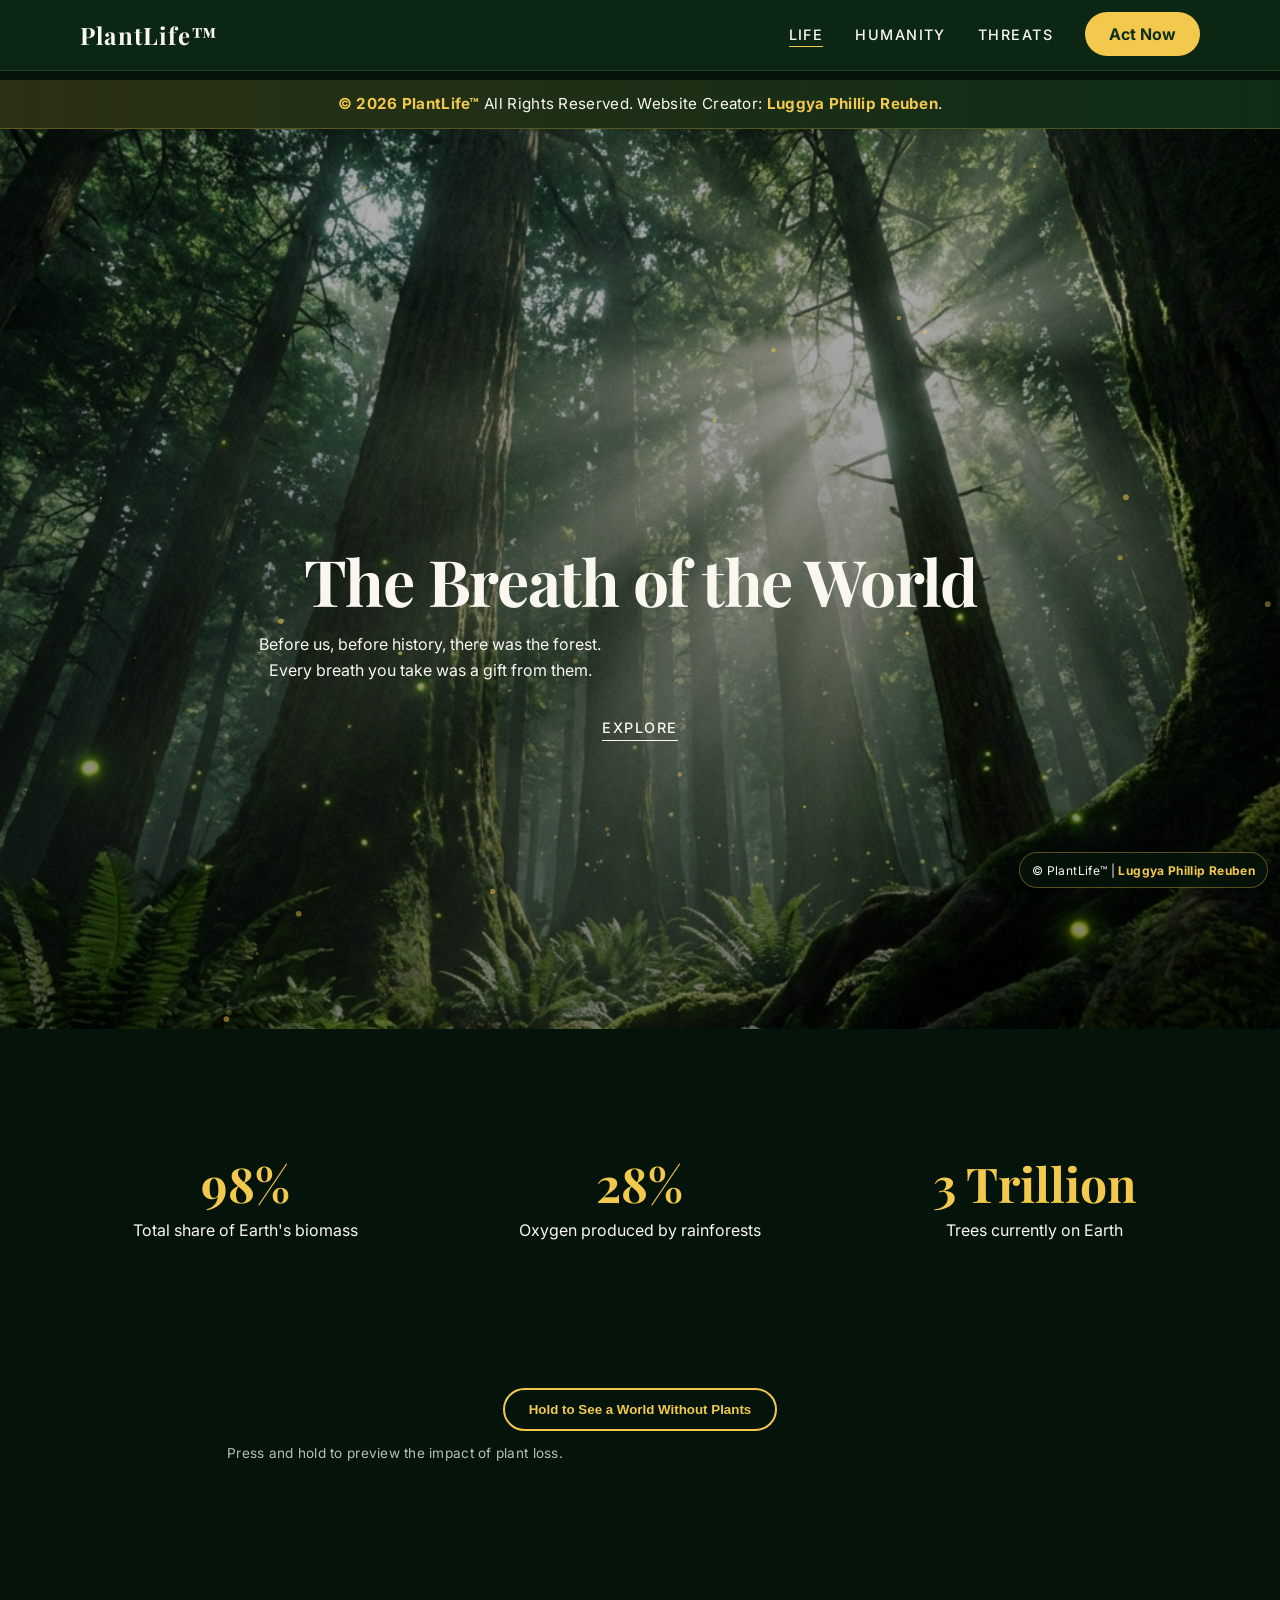
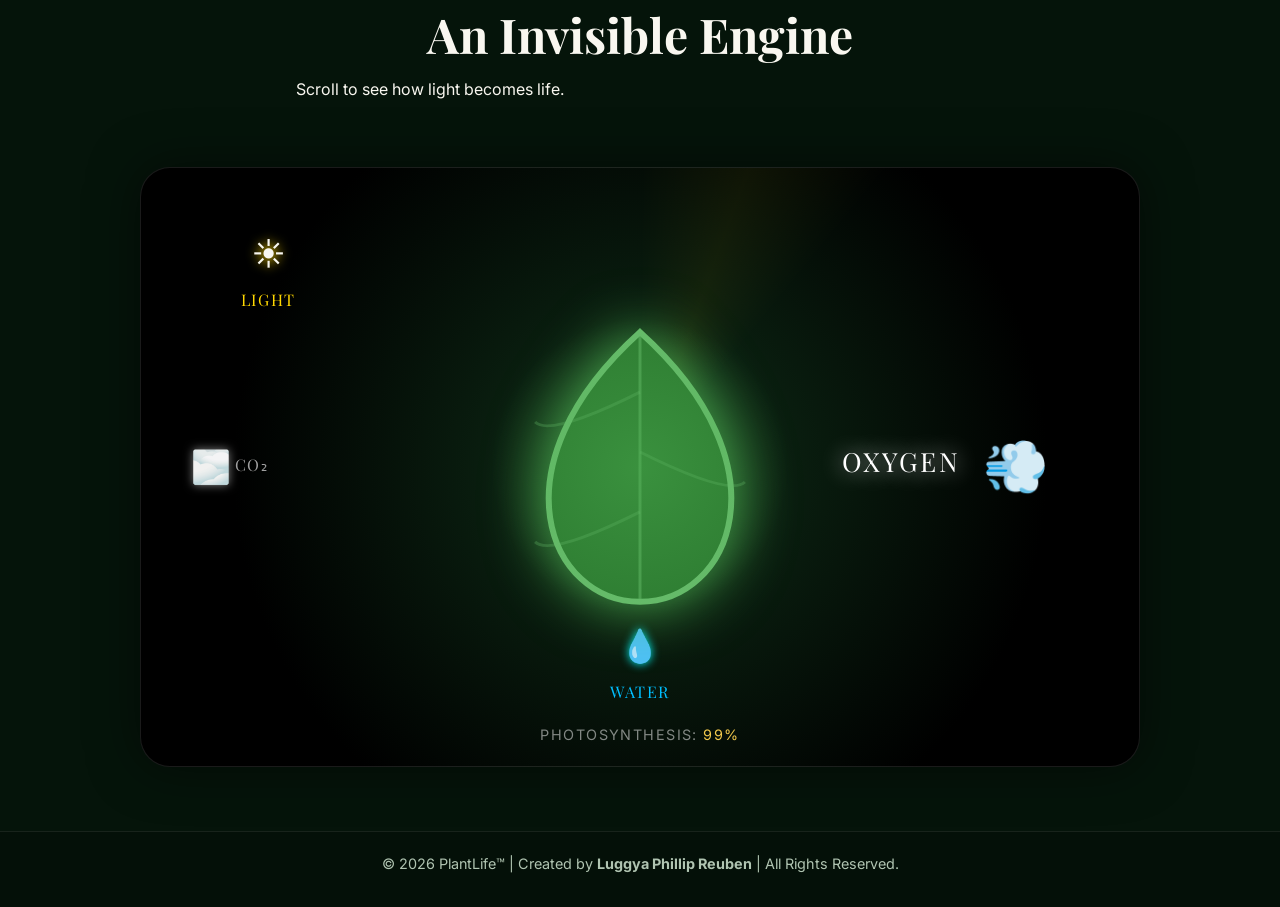
==== index.html @ 97c88495 "Initial site audit fixes, branding, and UX upgrades" ====
<!DOCTYPE html>
<html lang="en">

<head>
    <meta charset="UTF-8">
    <meta name="viewport" content="width=device-width, initial-scale=1.0">
    <meta name="description"
        content="Plants are life. Explore the critical importance of plant life to Earth and humanity.">
    <title>Plants Are Life | The Foundation</title>

    <!-- Fonts -->
    <link rel="preconnect" href="https://fonts.googleapis.com">
    <link rel="preconnect" href="https://fonts.gstatic.com" crossorigin>
    <link
        href="https://fonts.googleapis.com/css2?family=Inter:wght@300;400;500;600&family=Playfair+Display:ital,wght@0,400;0,700;1,400&display=swap"
        rel="stylesheet">

    <!-- Styles -->
    <link rel="stylesheet" href="css/style.css">

    <!-- Inline styles for page-specific needs -->
    <style>
        .hero {
            background: linear-gradient(rgba(0, 0, 0, 0.3), rgba(0, 0, 0, 0.5));
        }

        /* Stats Section */
        .stats-section {
            padding: var(--spacing-xxl) 0;
            background: var(--color-bg);
            position: relative;
        }

        .stat-grid {
            display: grid;
            grid-template-columns: repeat(auto-fit, minmax(250px, 1fr));
            gap: var(--spacing-xl);
            text-align: center;
        }

        .stat-card h3 {
            font-size: 3rem;
            color: var(--color-accent);
            margin-bottom: var(--spacing-sm);
        }

        /* Photosynthesis Visualization */
        .process-viz {
            min-height: 80vh;
            display: flex;
            align-items: center;
            justify-content: center;
            position: relative;
        }
    </style>
</head>

<body>

    <nav class="main-nav" aria-label="Main navigation">
        <div class="container">
            <a href="index.html" class="logo">PlantLife&trade;</a>
            <button class="nav-toggle" type="button" aria-expanded="false" aria-controls="primary-nav-links">Menu</button>
            <ul class="nav-links" id="primary-nav-links">
                <li><a href="index.html" class="nav-link active" aria-current="page">Life</a></li>
                <li><a href="humanity.html" class="nav-link">Humanity</a></li>
                <li><a href="threats.html" class="nav-link">Threats</a></li>
                <li><a href="protect.html" class="btn-donate">Act Now</a></li>
            </ul>
        </div>
    </nav>

    <div class="creator-banner" role="note" aria-label="Copyright and creator notice">
        <div class="container">
            <p><strong>&copy; 2026 PlantLife&trade;</strong> All Rights Reserved. Website Creator:
                <strong>Luggya Phillip Reuben</strong>.</p>
        </div>
    </div>

    <main id="main-content">
        <header class="hero">
            <img src="assets/hero.png" alt="A lush, ancient forest with sunlight filtering through canopy"
                class="hero-bg" id="hero-bg">
            <canvas id="particle-canvas"
                style="position: absolute; top: 0; left: 0; width: 100%; height: 100%; pointer-events: none; z-index: 5;"></canvas>

            <div class="container hero-content">
                <h1>The Breath of the World</h1>
                <p>Before us, before history, there was the forest.<br>Every breath you take was a gift from them.</p>
                <div style="margin-top: 2rem;">
                    <a href="#breathe" class="nav-link"
                        style="border-bottom: 1px solid var(--color-text-main);">Explore</a>
                </div>
            </div>
        </header>

        <section id="breathe" class="stats-section">
            <div class="container">
                <div class="stat-grid" id="stat-grid">
                    <div class="stat-card">
                        <h3>98%</h3>
                        <p>Total share of Earth's biomass</p>
                    </div>
                    <div class="stat-card">
                        <h3>28%</h3>
                        <p>Oxygen produced by rainforests</p>
                    </div>
                    <div class="stat-card">
                        <h3>3 Trillion</h3>
                        <p>Trees currently on Earth</p>
                    </div>
                </div>

                <div style="text-align: center; margin-top: var(--spacing-xxl);">
                    <button id="btn-toggle-life" class="btn-donate"
                        style="background: transparent; border: 2px solid var(--color-accent); color: var(--color-accent);">
                        Hold to See a World Without Plants
                    </button>
                    <p id="life-toggle-status" class="ui-note" aria-live="polite">Press and hold to preview the impact
                        of plant loss.</p>
                </div>
            </div>
        </section>

        <!-- Photosynthesis Scrollytelling Section -->
        <section class="process-viz" id="photosynthesis">
            <div class="container" style="text-align: center; position: relative;">
                <div style="margin-bottom: var(--spacing-xl);">
                    <h2>An Invisible Engine</h2>
                    <p>Scroll to see how light becomes life.</p>
                </div>

                <!-- Animation Stage -->
                <!-- Living Leaf Animation Stage -->
                <div class="photo-stage living-leaf-stage"
                    style="position: relative; height: 600px; max-width: 1000px; margin: 0 auto; overflow: hidden; border-radius: 30px; background: radial-gradient(circle at center, #0F2F18 0%, #000000 70%); border: 1px solid rgba(255,255,255,0.1); box-shadow: 0 0 50px rgba(0,0,0,0.5);">

                    <!-- Ambient Light Beams -->
                    <div class="light-beam"
                        style="position: absolute; top: -50%; left: -50%; width: 200%; height: 200%; background: conic-gradient(from 0deg at 50% 50%, transparent 0deg, rgba(255, 215, 0, 0.05) 20deg, transparent 40deg); animation: rotateBeam 20s linear infinite;">
                    </div>

                    <!-- The Living Leaf (Central Actor) -->
                    <div class="leaf-core" id="living-leaf-core"
                        style="position: absolute; top: 50%; left: 50%; transform: translate(-50%, -50%); width: 200px; height: 200px; display: flex; align-items: center; justify-content: center; z-index: 10;">
                        <!-- SVG Leaf drawn with CSS/SVG -->
                        <svg viewBox="0 0 100 100" width="100%" height="100%"
                            style="filter: drop-shadow(0 0 20px #4CAF50);">
                            <path d="M50 95 C 20 95, 0 50, 50 5 C 100 50, 80 95, 50 95 Z" fill="#2E7D32"
                                stroke="#66BB6A" stroke-width="2" />
                            <path d="M50 5 Q 50 50 50 95" fill="none" stroke="#66BB6A" stroke-width="1" opacity="0.5" />
                            <path d="M50 25 Q 20 40 15 35" fill="none" stroke="#66BB6A" stroke-width="1"
                                opacity="0.3" />
                            <path d="M50 45 Q 80 60 85 55" fill="none" stroke="#66BB6A" stroke-width="1"
                                opacity="0.3" />
                            <path d="M50 65 Q 20 80 15 75" fill="none" stroke="#66BB6A" stroke-width="1"
                                opacity="0.3" />
                        </svg>
                        <div class="leaf-glow"
                            style="position: absolute; top: 0; left: 0; width: 100%; height: 100%; background: radial-gradient(circle, rgba(76, 175, 80, 0.4) 0%, transparent 70%); animation: pulseGlow 4s ease-in-out infinite;">
                        </div>
                    </div>

                    <!-- Input Streams (Particles) -->
                    <div class="stream-container" id="stream-sun"
                        style="position: absolute; top: 10%; left: 10%; text-align: center;">
                        <span
                            style="font-size: 2rem; display: block; margin-bottom: 0.5rem; text-shadow: 0 0 10px gold;">☀️</span>
                        <span
                            style="color: #FFD700; font-family: var(--font-heading); letter-spacing: 0.1em;">LIGHT</span>
                        <div class="particles type-sun"
                            style="position: absolute; top: 100%; left: 50%; width: 2px; height: 200px; /* JS will populate particles */">
                        </div>
                    </div>

                    <div class="stream-container" id="stream-water"
                        style="position: absolute; bottom: 10%; left: 50%; transform: translateX(-50%); text-align: center;">
                        <span
                            style="font-size: 2rem; display: block; margin-bottom: 0.5rem; text-shadow: 0 0 10px cyan;">💧</span>
                        <span
                            style="color: #00BFFF; font-family: var(--font-heading); letter-spacing: 0.1em;">WATER</span>
                        <div class="particles type-water"></div>
                    </div>

                    <div class="stream-container" id="stream-co2"
                        style="position: absolute; top: 50%; left: 5%; transform: translateY(-50%); text-align: left;">
                        <span
                            style="font-size: 2rem; display: inline-block; vertical-align: middle; text-shadow: 0 0 10px grey;">🌫️</span>
                        <span
                            style="color: #A0A0A0; font-family: var(--font-heading); letter-spacing: 0.1em;">CO₂</span>
                        <div class="particles type-co2"></div>
                    </div>

                    <!-- Output Burst -->
                    <div class="output-burst" id="output-oxygen"
                        style="position: absolute; top: 50%; right: 10%; transform: translateY(-50%); text-align: right; opacity: 0; transition: opacity 1s;">
                        <span
                            style="color: #FFFFFF; font-family: var(--font-heading); letter-spacing: 0.1em; font-size: 1.5rem; text-shadow: 0 0 20px white;">OXYGEN</span>
                        <span
                            style="font-size: 3rem; display: inline-block; vertical-align: middle; margin-left: 1rem;">💨</span>
                    </div>

                    <!-- Progress Bar -->
                    <div class="scroll-prompt"
                        style="position: absolute; bottom: 20px; width: 100%; font-size: 0.9rem; letter-spacing: 0.1em; text-transform: uppercase; color: rgba(255,255,255,0.5);">
                        Photosynthesis: <span id="synthesis-progress" aria-live="polite"
                            style="color: var(--color-accent);">0%</span>
                    </div>
                </div>
            </div>
        </section>

    </main>

    <footer class="site-footer" aria-label="Site copyright">
        <div class="container">
            <p>&copy; 2026 PlantLife&trade; | Created by <strong>Luggya Phillip Reuben</strong> | All Rights
                Reserved.</p>
        </div>
    </footer>
    <div class="creator-watermark" role="note" aria-label="Creator watermark">
        &copy; PlantLife&trade; | <strong>Luggya Phillip Reuben</strong>
    </div>

    <script src="js/main.js"></script>
</body>

</html>
---- css/style.css ----
:root {
    /* Colors */
    --color-primary: #0F2F18;
    /* Deep Forest Green */
    --color-primary-light: #1A4D2E;
    --color-accent: #F2C94C;
    /* Sunlight Gold */
    --color-text-main: #F9F7F0;
    /* Off-white */
    --color-text-muted: #B0C4B1;
    --color-alert: #E07A5F;
    /* Terracotta */
    --color-bg: #05140A;
    /* Darker than primary for backgrounds */

    /* Typography */
    --font-heading: 'Playfair Display', serif;
    --font-body: 'Inter', sans-serif;

    /* Spacing */
    --spacing-sm: 0.5rem;
    --spacing-md: 1rem;
    --spacing-lg: 2rem;
    --spacing-xl: 4rem;
    --spacing-xxl: 8rem;

    /* Transitions */
    --transition-fast: 0.3s ease;
    --transition-slow: 0.8s ease-out;
}

*,
*::before,
*::after {
    box-sizing: border-box;
    margin: 0;
    padding: 0;
}

html {
    scroll-behavior: smooth;
    font-size: 16px;
}

body {
    background-color: var(--color-bg);
    color: var(--color-text-main);
    font-family: var(--font-body);
    line-height: 1.6;
    overflow-x: hidden;
    -webkit-font-smoothing: antialiased;
}

body.life-toggled {
    filter: grayscale(1) saturate(0.2) brightness(0.75) contrast(0.9);
    transition: filter var(--transition-fast);
}

body.life-toggled .hero-bg,
body.life-toggled .living-leaf-stage {
    opacity: 0.7;
}

/* Typography */
h1,
h2,
h3,
h4,
h5,
h6 {
    font-family: var(--font-heading);
    font-weight: 700;
    line-height: 1.1;
    margin-bottom: var(--spacing-md);
}

h1 {
    font-size: 4rem;
    letter-spacing: -0.02em;
}

h2 {
    font-size: 3rem;
}

h3 {
    font-size: 2rem;
}

p {
    margin-bottom: var(--spacing-md);
    max-width: 70ch;
}

/* Utilities */
.container {
    width: 90%;
    max-width: 1200px;
    margin: 0 auto;
    padding: 0 var(--spacing-md);
}

.sr-only {
    position: absolute;
    width: 1px;
    height: 1px;
    padding: 0;
    margin: -1px;
    overflow: hidden;
    clip: rect(0, 0, 0, 0);
    white-space: nowrap;
    border: 0;
}

/* Navigation */
.main-nav {
    position: fixed;
    top: 0;
    left: 0;
    width: 100%;
    z-index: 1000;
    padding: var(--spacing-md) 0;
    backdrop-filter: blur(10px);
    background: rgba(15, 47, 24, 0.7);
    border-bottom: 1px solid rgba(255, 255, 255, 0.1);
    transition: transform var(--transition-fast);
}

.creator-banner {
    margin-top: 80px;
    padding: 0.75rem 0;
    background: linear-gradient(90deg, rgba(242, 201, 76, 0.16), rgba(15, 47, 24, 0.9));
    border-bottom: 1px solid rgba(242, 201, 76, 0.25);
}

.creator-banner p {
    margin: 0;
    max-width: none;
    text-align: center;
    font-size: 0.95rem;
    letter-spacing: 0.02em;
}

.creator-banner strong {
    color: var(--color-accent);
}

.site-footer {
    margin-top: var(--spacing-xl);
    padding: 1.25rem 0 2rem;
    border-top: 1px solid rgba(255, 255, 255, 0.08);
    background: rgba(0, 0, 0, 0.2);
}

.site-footer p {
    margin: 0;
    max-width: none;
    text-align: center;
    color: var(--color-text-muted);
    font-size: 0.9rem;
}

.creator-watermark {
    position: fixed;
    right: 12px;
    bottom: 12px;
    z-index: 2000;
    background: rgba(5, 20, 10, 0.88);
    color: var(--color-text-main);
    border: 1px solid rgba(242, 201, 76, 0.35);
    border-radius: 999px;
    padding: 0.45rem 0.75rem;
    font-size: 0.75rem;
    letter-spacing: 0.03em;
    box-shadow: 0 6px 18px rgba(0, 0, 0, 0.35);
    backdrop-filter: blur(6px);
}

.creator-watermark strong {
    color: var(--color-accent);
}

@media (max-width: 640px) {
    .creator-watermark {
        right: 8px;
        bottom: 8px;
        font-size: 0.68rem;
        padding: 0.35rem 0.6rem;
    }
}

.main-nav .container {
    display: flex;
    justify-content: space-between;
    align-items: center;
    gap: var(--spacing-md);
}

.logo {
    font-family: var(--font-heading);
    font-size: 1.5rem;
    font-weight: bold;
    color: var(--color-text-main);
    text-decoration: none;
    letter-spacing: 0.05em;
}

.nav-links {
    display: flex;
    gap: var(--spacing-lg);
    list-style: none;
    align-items: center;
}

.nav-toggle {
    display: none;
    margin-left: auto;
    background: rgba(255, 255, 255, 0.06);
    color: var(--color-text-main);
    border: 1px solid rgba(255, 255, 255, 0.15);
    border-radius: 10px;
    padding: 0.5rem 0.75rem;
    font-size: 0.85rem;
    letter-spacing: 0.08em;
    text-transform: uppercase;
    cursor: pointer;
}

.nav-link {
    color: var(--color-text-main);
    text-decoration: none;
    font-weight: 500;
    font-size: 0.9rem;
    text-transform: uppercase;
    letter-spacing: 0.1em;
    position: relative;
    padding: 0.25rem 0;
}

.nav-link::after {
    content: '';
    position: absolute;
    bottom: 0;
    left: 0;
    width: 0;
    height: 1px;
    background-color: var(--color-accent);
    transition: width var(--transition-fast);
}

.nav-link:hover::after,
.nav-link.active::after {
    width: 100%;
}

.btn-donate {
    background-color: var(--color-accent);
    color: var(--color-primary);
    padding: 0.75rem 1.5rem;
    border-radius: 50px;
    text-decoration: none;
    font-weight: bold;
    transition: background-color var(--transition-fast), transform var(--transition-fast);
}

.btn-donate:hover {
    background-color: #fff;
    transform: translateY(-2px);
}

.btn-donate:active {
    transform: translateY(0);
}

.btn-secondary {
    background: transparent;
    color: var(--color-text-main);
    border: 1px solid rgba(255, 255, 255, 0.2);
    padding: 0.65rem 1rem;
    border-radius: 999px;
    cursor: pointer;
    transition: border-color var(--transition-fast), background-color var(--transition-fast), transform var(--transition-fast);
}

.btn-secondary:hover {
    border-color: var(--color-accent);
    background: rgba(242, 201, 76, 0.06);
    transform: translateY(-1px);
}

.btn-secondary:active {
    transform: translateY(0);
}

.ui-pill {
    display: inline-flex;
    align-items: center;
    gap: 0.4rem;
    padding: 0.35rem 0.75rem;
    border-radius: 999px;
    border: 1px solid rgba(242, 201, 76, 0.28);
    background: rgba(242, 201, 76, 0.08);
    color: var(--color-accent);
    font-size: 0.78rem;
    letter-spacing: 0.08em;
    text-transform: uppercase;
    font-weight: 600;
}

.ui-note {
    margin-top: 0.75rem;
    color: var(--color-text-muted);
    font-size: 0.85rem;
    letter-spacing: 0.02em;
}

.ui-note.compact {
    margin-top: 0.4rem;
    font-size: 0.78rem;
}

.section-header {
    display: flex;
    align-items: flex-end;
    justify-content: space-between;
    gap: 1rem;
    margin-bottom: var(--spacing-md);
    flex-wrap: wrap;
}

.section-header > * {
    margin-bottom: 0;
}

a:focus-visible,
button:focus-visible,
input:focus-visible {
    outline: 2px solid var(--color-accent);
    outline-offset: 3px;
}

.calc-item {
    display: flex;
    align-items: center;
    gap: 0.5rem;
    padding: 0.75rem 0.9rem;
    border-radius: 10px;
    border: 1px solid rgba(255, 255, 255, 0.08);
    background: rgba(255, 255, 255, 0.02);
    transition: border-color var(--transition-fast), background-color var(--transition-fast), transform var(--transition-fast);
    cursor: pointer;
}

.calc-item:hover {
    border-color: rgba(242, 201, 76, 0.35);
    background: rgba(242, 201, 76, 0.05);
    transform: translateY(-1px);
}

.calc-item:focus-within {
    border-color: var(--color-accent);
    background: rgba(242, 201, 76, 0.07);
}

/* Hero Section (Global Base) */
.hero {
    height: 100vh;
    width: 100%;
    position: relative;
    display: flex;
    align-items: center;
    justify-content: center;
    overflow: hidden;
}

.hero-bg {
    position: absolute;
    top: 0;
    left: 0;
    width: 100%;
    height: 100%;
    object-fit: cover;
    z-index: -1;
    transform: scale(1.1);
    /* For parallax */
}

.hero-content {
    text-align: center;
    z-index: 10;
    margin-top: var(--spacing-xxl);
    opacity: 0;
    transform: translateY(20px);
    animation: fadeInUp 1.5s ease-out forwards 0.5s;
}

/* Animations */
@keyframes fadeInUp {
    to {
        opacity: 1;
        transform: translateY(0);
    }
}

@media (prefers-reduced-motion: reduce) {
    * {
        animation-duration: 0.01ms !important;
        animation-iteration-count: 1 !important;
        transition-duration: 0.01ms !important;
        scroll-behavior: auto !important;
    }
}

/* Vertical Timeline Fix */
.timeline-vertical {
    display: flex;
    flex-direction: column;
    gap: 0;
    padding: 4rem 0;
    position: relative;
    width: 100%;
}

.timeline-node {
    width: 50%;
    position: relative;
    padding-bottom: 4rem;
    box-sizing: border-box;
    /* Clear floating/flex issues */
    float: none;
}

/* Left Items */
.timeline-node.left {
    align-self: flex-start;
    padding-right: 4rem;
    text-align: right;
    margin-right: auto;
    /* Ensure it stays left */
}

/* Right Items */
.timeline-node.right {
    align-self: flex-end;
    padding-left: 4rem;
    text-align: left;
    margin-left: auto;
    /* Ensure it stays right */
}

/* Central Node Dot */
.timeline-node::before {
    content: '';
    position: absolute;
    top: 2rem;
    width: 16px;
    height: 16px;
    background: #05140A;
    border: 2px solid var(--color-text-muted);
    border-radius: 50%;
    z-index: 10;
    transition: all 0.5s ease;
}

/* Positioning */
.timeline-node.left::before {
    right: -8px;
}

.timeline-node.right::before {
    left: -8px;
}

/* The "Branch" Connector */
.timeline-node::after {
    content: '';
    position: absolute;
    top: 2.5rem;
    height: 2px;
    width: 3rem;
    background: var(--color-text-muted);
    opacity: 0.3;
    transition: all 0.5s ease;
}

.timeline-node.left::after {
    right: 0;
}

.timeline-node.right::after {
    left: 0;
}

/* Active State */
.timeline-node.active::before {
    background: var(--color-accent);
    border-color: var(--color-accent);
    box-shadow: 0 0 15px var(--color-accent);
    transform: scale(1.2);
}

.timeline-node.active::after {
    background: var(--color-accent);
    opacity: 1;
    width: 3.5rem;
}

/* Content Box Styling */
.node-content {
    background: rgba(255, 255, 255, 0.03);
    padding: 2rem;
    border-radius: 12px;
    border: 1px solid rgba(255, 255, 255, 0.05);
    opacity: 0.3;
    transform: translateY(20px);
    transition: all 0.5s ease;
}

.timeline-node.active .node-content {
    opacity: 1;
    transform: translateY(0);
    border-color: rgba(242, 201, 76, 0.3);
    background: linear-gradient(145deg, rgba(15, 47, 24, 0.9), rgba(10, 30, 15, 0.9));
}

.node-content h4 {
    color: var(--color-accent);
    font-size: 1.5rem;
    margin-bottom: 0.5rem;
}

/* --- Living Leaf Visualization --- */

@keyframes rotateBeam {
    from {
        transform: rotate(0deg);
    }

    to {
        transform: rotate(360deg);
    }
}

@keyframes pulseGlow {

    0%,
    100% {
        opacity: 0.4;
        transform: scale(1);
    }

    50% {
        opacity: 0.8;
        transform: scale(1.1);
    }
}

@keyframes particleFlow {
    0% {
        transform: translate(0, 0) scale(0);
        opacity: 0;
    }

    20% {
        opacity: 1;
    }

    100% {
        transform: translate(var(--tx), var(--ty)) scale(0);
        opacity: 0;
    }
}

.living-leaf-stage {
    perspective: 1000px;
}

.particle {
    position: absolute;
    border-radius: 50%;
    pointer-events: none;
    opacity: 0;
}

.particle.sun {
    width: 4px;
    height: 4px;
    background: #FFD700;
    box-shadow: 0 0 5px #FFD700;
}

.particle.water {
    width: 6px;
    height: 6px;
    background: #00BFFF;
    box-shadow: 0 0 5px #00BFFF;
}

.particle.co2 {
    width: 8px;
    height: 8px;
    background: rgba(255, 255, 255, 0.3);
    border: 1px solid rgba(255, 255, 255, 0.5);
}

.leaf-core {
    transition: transform 0.2s ease-out;
}

@media (max-width: 900px) {
    .main-nav .container {
        flex-wrap: wrap;
    }

    .nav-toggle {
        display: inline-flex;
        align-items: center;
        justify-content: center;
    }

    .nav-links {
        width: 100%;
        display: none;
        flex-direction: column;
        align-items: stretch;
        gap: 0.5rem;
        padding-top: 0.5rem;
    }

    .main-nav.nav-open .nav-links {
        display: flex;
    }

    .nav-links li {
        width: 100%;
    }

    .nav-link,
    .btn-donate {
        display: block;
        width: 100%;
        text-align: center;
    }

    h1 {
        font-size: 2.6rem;
    }

    h2 {
        font-size: 2.1rem;
    }
}
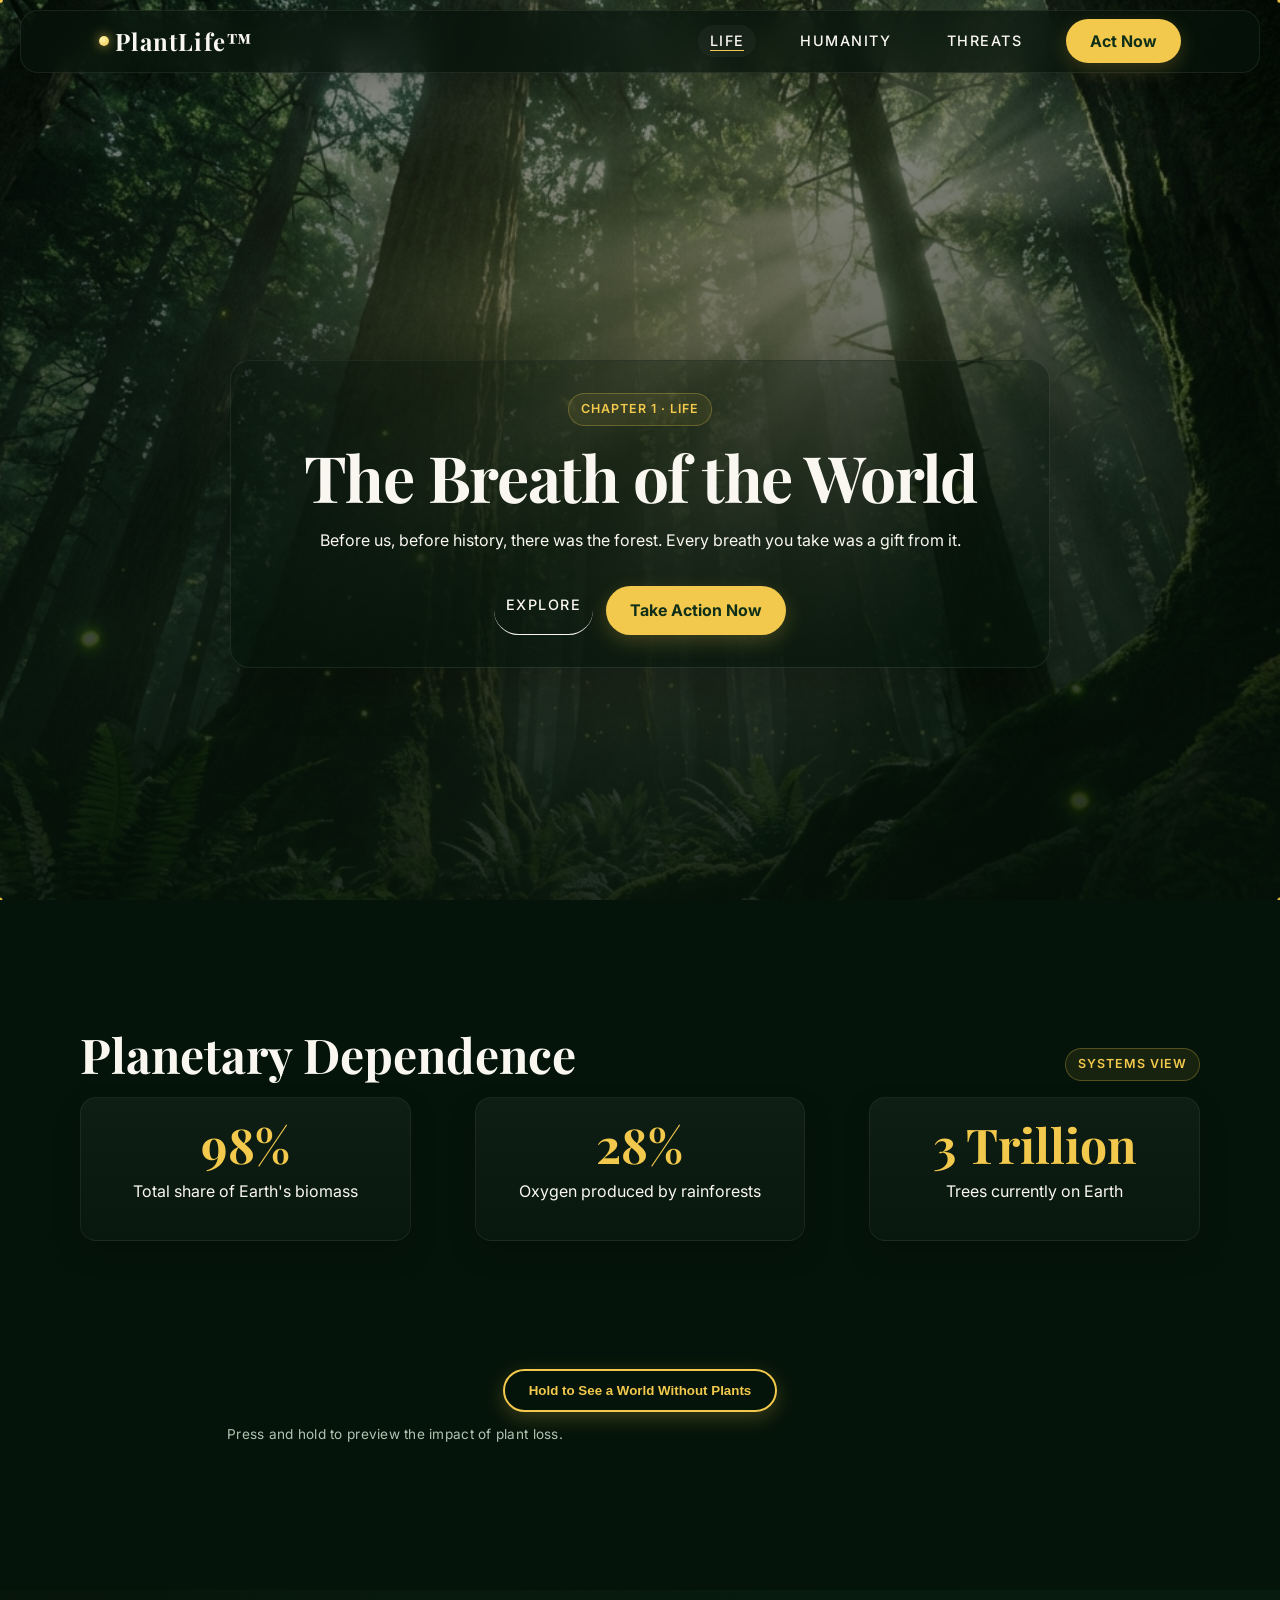
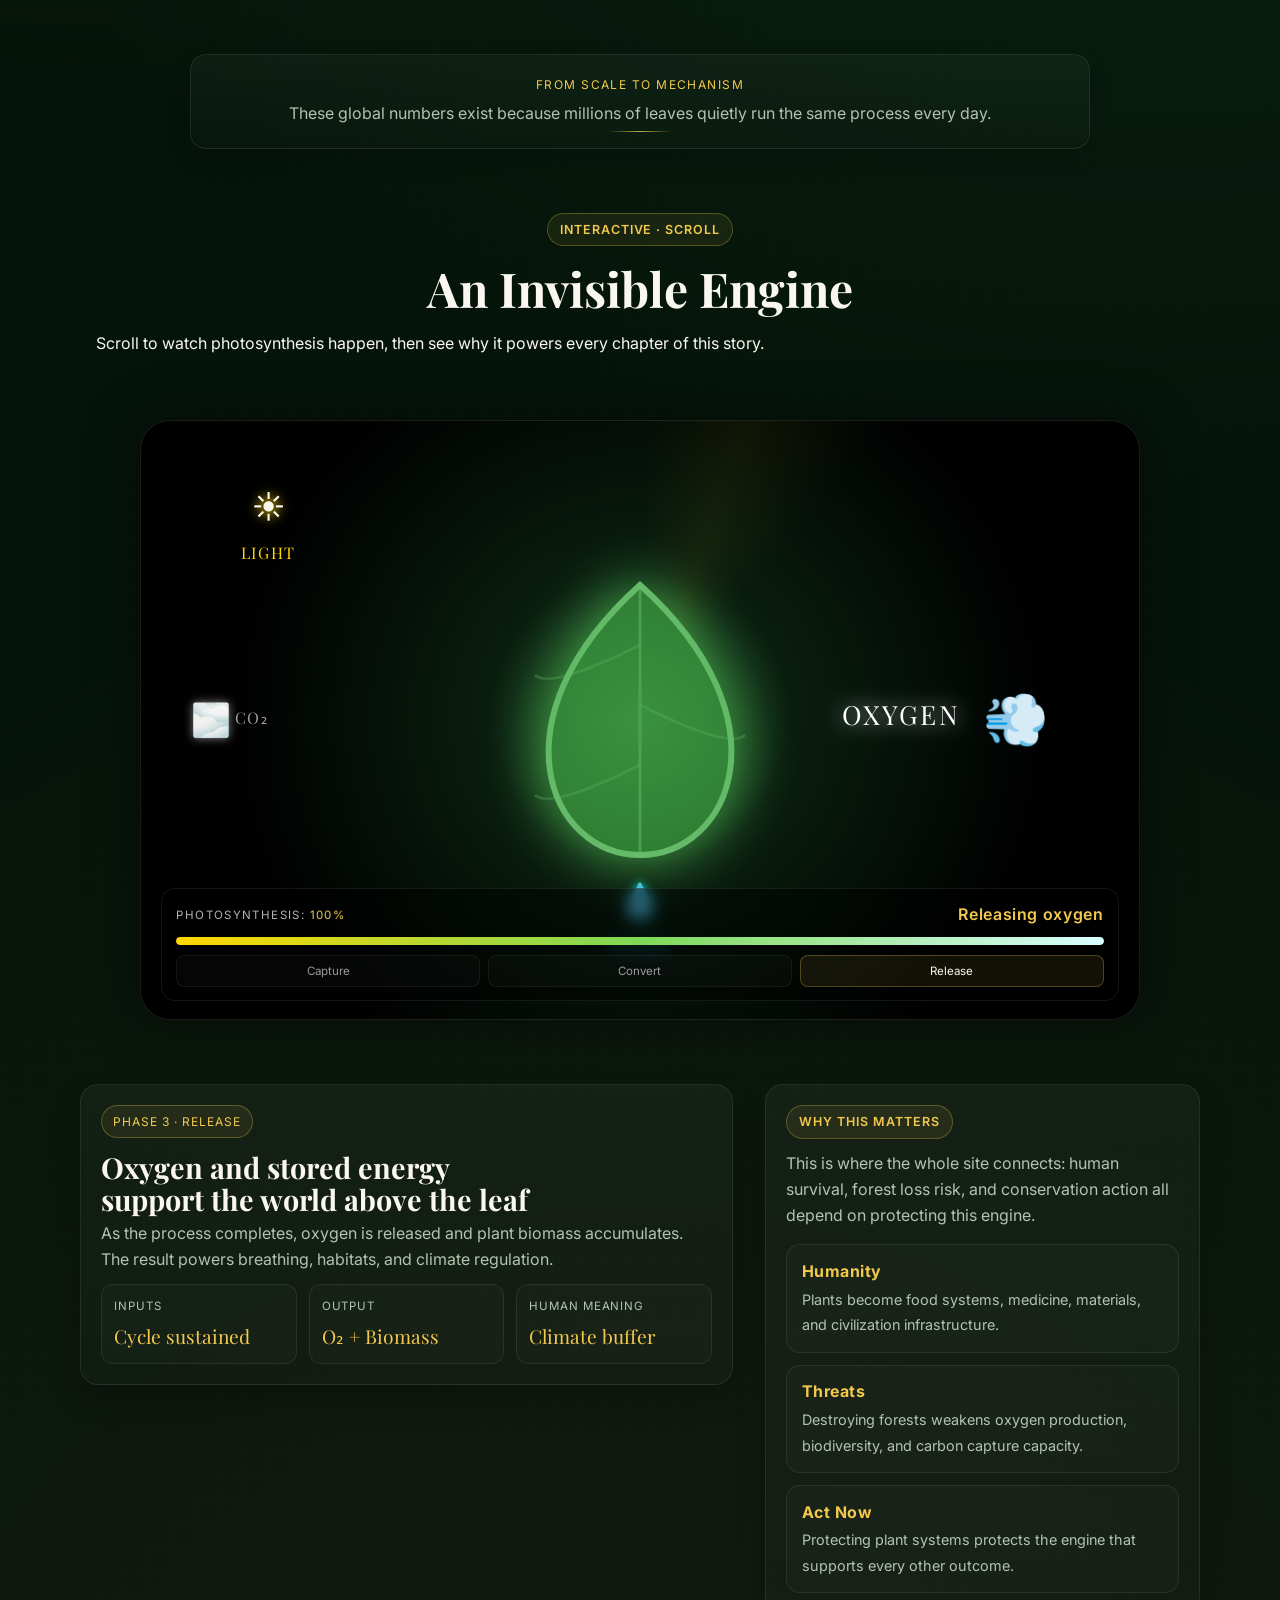
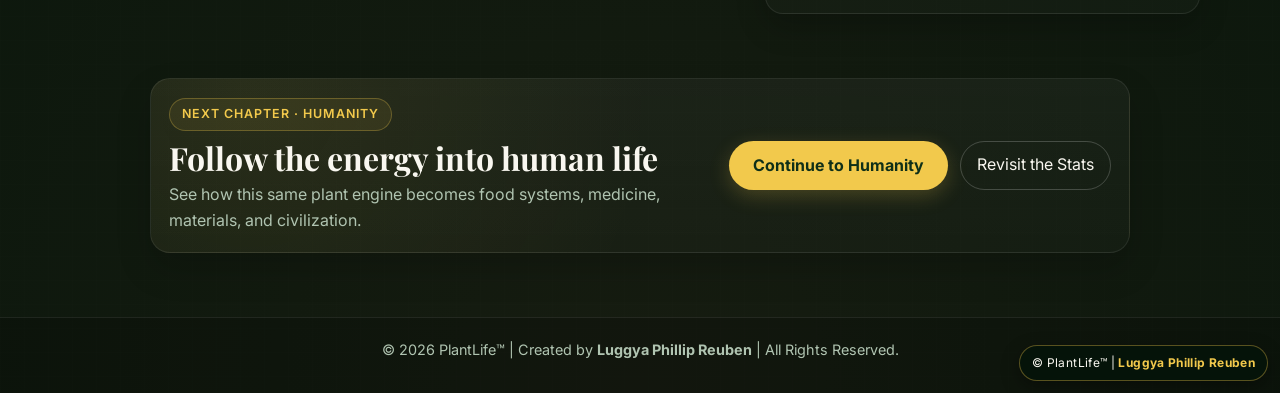
==== commit 43eb73fd: "Improve site flow, interactivity, and text/layout polish" ====
--- a/index.html
+++ b/index.html
@@ -51,6 +51,212 @@
             align-items: center;
             justify-content: center;
             position: relative;
+        }
+
+        .process-story-grid {
+            display: grid;
+            grid-template-columns: 1.2fr 0.8fr;
+            gap: var(--spacing-lg);
+            align-items: start;
+            margin-top: var(--spacing-xl);
+        }
+
+        .process-panel {
+            background: linear-gradient(180deg, rgba(255, 255, 255, 0.04), rgba(255, 255, 255, 0.02));
+            border: 1px solid rgba(255, 255, 255, 0.08);
+            border-radius: 18px;
+            padding: 1.25rem;
+            box-shadow: 0 14px 30px rgba(0, 0, 0, 0.2);
+            text-align: left;
+        }
+
+        .phase-chip {
+            display: inline-flex;
+            align-items: center;
+            gap: 0.4rem;
+            padding: 0.35rem 0.7rem;
+            border-radius: 999px;
+            font-size: 0.75rem;
+            letter-spacing: 0.08em;
+            text-transform: uppercase;
+            color: var(--color-accent);
+            border: 1px solid rgba(242, 201, 76, 0.3);
+            background: rgba(242, 201, 76, 0.08);
+        }
+
+        .phase-title {
+            font-family: var(--font-heading);
+            font-size: 1.8rem;
+            margin: 0.9rem 0 0.35rem;
+            color: var(--color-text-main);
+        }
+
+        .phase-copy {
+            color: var(--color-text-muted);
+            margin-bottom: 0.75rem;
+        }
+
+        .phase-links {
+            display: grid;
+            gap: 0.75rem;
+            margin-top: 1rem;
+        }
+
+        .phase-link {
+            display: block;
+            text-decoration: none;
+            border: 1px solid rgba(255, 255, 255, 0.08);
+            border-radius: 14px;
+            padding: 0.85rem 0.95rem;
+            background: rgba(255, 255, 255, 0.02);
+            transition: transform 0.2s ease, border-color 0.2s ease, background-color 0.2s ease;
+            color: var(--color-text-main);
+        }
+
+        .phase-link:hover {
+            transform: translateY(-2px);
+            border-color: rgba(242, 201, 76, 0.3);
+            background: rgba(242, 201, 76, 0.04);
+        }
+
+        .phase-link strong {
+            display: block;
+            color: var(--color-accent);
+            margin-bottom: 0.15rem;
+            letter-spacing: 0.03em;
+        }
+
+        .phase-link span {
+            color: var(--color-text-muted);
+            font-size: 0.9rem;
+        }
+
+        .process-mini-grid {
+            display: grid;
+            grid-template-columns: repeat(3, 1fr);
+            gap: 0.75rem;
+            margin-top: 0.75rem;
+        }
+
+        .mini-stat {
+            border-radius: 12px;
+            border: 1px solid rgba(255, 255, 255, 0.08);
+            background: rgba(255, 255, 255, 0.02);
+            padding: 0.75rem;
+        }
+
+        .mini-stat-label {
+            display: block;
+            font-size: 0.72rem;
+            text-transform: uppercase;
+            letter-spacing: 0.08em;
+            color: var(--color-text-muted);
+        }
+
+        .mini-stat-value {
+            display: block;
+            margin-top: 0.3rem;
+            font-family: var(--font-heading);
+            font-size: 1.2rem;
+            color: var(--color-accent);
+        }
+
+        .synthesis-hud {
+            position: absolute;
+            left: 20px;
+            right: 20px;
+            bottom: 18px;
+            z-index: 15;
+            background: rgba(0, 0, 0, 0.45);
+            border: 1px solid rgba(255, 255, 255, 0.08);
+            border-radius: 14px;
+            padding: 0.85rem 0.9rem;
+            backdrop-filter: blur(8px);
+            text-align: left;
+        }
+
+        .synthesis-hud-top {
+            display: flex;
+            justify-content: space-between;
+            align-items: center;
+            gap: 0.75rem;
+            margin-bottom: 0.55rem;
+            flex-wrap: wrap;
+        }
+
+        .synthesis-hud-label {
+            font-size: 0.72rem;
+            text-transform: uppercase;
+            letter-spacing: 0.12em;
+            color: rgba(255, 255, 255, 0.7);
+        }
+
+        .synthesis-hud-phase {
+            color: var(--color-accent);
+            font-weight: 600;
+            letter-spacing: 0.04em;
+        }
+
+        .synthesis-progress-track {
+            position: relative;
+            height: 8px;
+            border-radius: 999px;
+            background: rgba(255, 255, 255, 0.08);
+            overflow: hidden;
+            margin-bottom: 0.65rem;
+        }
+
+        .synthesis-progress-fill {
+            height: 100%;
+            width: 0%;
+            background: linear-gradient(90deg, #FFD700, #7ED957, #D8FFFF);
+            border-radius: inherit;
+            box-shadow: 0 0 14px rgba(242, 201, 76, 0.35);
+            transition: width 0.15s ease-out;
+        }
+
+        .synthesis-phase-markers {
+            display: grid;
+            grid-template-columns: repeat(3, 1fr);
+            gap: 0.5rem;
+        }
+
+        .synthesis-phase-marker {
+            font-size: 0.72rem;
+            padding: 0.35rem 0.5rem;
+            border-radius: 8px;
+            border: 1px solid rgba(255, 255, 255, 0.06);
+            color: rgba(255, 255, 255, 0.6);
+            background: rgba(255, 255, 255, 0.02);
+            text-align: center;
+            transition: all 0.2s ease;
+        }
+
+        .synthesis-phase-marker.active {
+            color: var(--color-text-main);
+            border-color: rgba(242, 201, 76, 0.28);
+            background: rgba(242, 201, 76, 0.08);
+        }
+
+        @media (max-width: 900px) {
+            .process-story-grid {
+                grid-template-columns: 1fr;
+            }
+
+            .process-mini-grid {
+                grid-template-columns: 1fr;
+            }
+
+            .synthesis-hud {
+                left: 12px;
+                right: 12px;
+                bottom: 12px;
+                padding: 0.7rem;
+            }
+
+            .synthesis-phase-markers {
+                grid-template-columns: 1fr;
+            }
         }
     </style>
 </head>
@@ -70,13 +276,6 @@
         </div>
     </nav>
 
-    <div class="creator-banner" role="note" aria-label="Copyright and creator notice">
-        <div class="container">
-            <p><strong>&copy; 2026 PlantLife&trade;</strong> All Rights Reserved. Website Creator:
-                <strong>Luggya Phillip Reuben</strong>.</p>
-        </div>
-    </div>
-
     <main id="main-content">
         <header class="hero">
             <img src="assets/hero.png" alt="A lush, ancient forest with sunlight filtering through canopy"
@@ -85,17 +284,23 @@
                 style="position: absolute; top: 0; left: 0; width: 100%; height: 100%; pointer-events: none; z-index: 5;"></canvas>
 
             <div class="container hero-content">
+                <div class="ui-pill" style="margin: 0 auto 1rem; width: fit-content;">Chapter 1 · Life</div>
                 <h1>The Breath of the World</h1>
-                <p>Before us, before history, there was the forest.<br>Every breath you take was a gift from them.</p>
-                <div style="margin-top: 2rem;">
+                <p>Before us, before history, there was the forest. Every breath you take was a gift from it.</p>
+                <div style="margin-top: 2rem; display: flex; gap: 0.8rem; justify-content: center; flex-wrap: wrap;">
                     <a href="#breathe" class="nav-link"
                         style="border-bottom: 1px solid var(--color-text-main);">Explore</a>
+                    <a href="protect.html" class="btn-donate">Take Action Now</a>
                 </div>
             </div>
         </header>
 
-        <section id="breathe" class="stats-section">
-            <div class="container">
+        <section id="breathe" class="stats-section flow-reveal">
+            <div class="container flow-reveal">
+                <div class="section-header">
+                    <h2>Planetary Dependence</h2>
+                    <span class="ui-pill">Systems View</span>
+                </div>
                 <div class="stat-grid" id="stat-grid">
                     <div class="stat-card">
                         <h3>98%</h3>
@@ -123,11 +328,18 @@
         </section>
 
         <!-- Photosynthesis Scrollytelling Section -->
-        <section class="process-viz" id="photosynthesis">
-            <div class="container" style="text-align: center; position: relative;">
+        <div class="flow-bridge flow-reveal" aria-hidden="true">
+            <div class="flow-kicker">From Scale to Mechanism</div>
+            <p>These global numbers exist because millions of leaves quietly run the same process every day.</p>
+            <span class="flow-line"></span>
+        </div>
+
+        <section class="process-viz flow-reveal" id="photosynthesis">
+            <div class="container flow-reveal" style="text-align: center; position: relative;">
                 <div style="margin-bottom: var(--spacing-xl);">
+                    <div class="ui-pill" style="margin: 0 auto 1rem; width: fit-content;">Interactive · Scroll</div>
                     <h2>An Invisible Engine</h2>
-                    <p>Scroll to see how light becomes life.</p>
+                    <p>Scroll to watch photosynthesis happen, then see why it powers every chapter of this story.</p>
                 </div>
 
                 <!-- Animation Stage -->
@@ -200,15 +412,85 @@
                             style="font-size: 3rem; display: inline-block; vertical-align: middle; margin-left: 1rem;">💨</span>
                     </div>
 
-                    <!-- Progress Bar -->
-                    <div class="scroll-prompt"
-                        style="position: absolute; bottom: 20px; width: 100%; font-size: 0.9rem; letter-spacing: 0.1em; text-transform: uppercase; color: rgba(255,255,255,0.5);">
-                        Photosynthesis: <span id="synthesis-progress" aria-live="polite"
-                            style="color: var(--color-accent);">0%</span>
-                    </div>
+                    <div class="synthesis-hud" aria-label="Photosynthesis progress panel">
+                        <div class="synthesis-hud-top">
+                            <div class="synthesis-hud-label">
+                                Photosynthesis: <span id="synthesis-progress" aria-live="polite"
+                                    style="color: var(--color-accent);">0%</span>
+                            </div>
+                            <div class="synthesis-hud-phase" id="synthesis-stage-label">Capturing inputs</div>
+                        </div>
+                        <div class="synthesis-progress-track" aria-hidden="true">
+                            <div class="synthesis-progress-fill" id="synthesis-progress-fill"></div>
+                        </div>
+                        <div class="synthesis-phase-markers" aria-hidden="true">
+                            <div class="synthesis-phase-marker active" id="synthesis-marker-1">Capture</div>
+                            <div class="synthesis-phase-marker" id="synthesis-marker-2">Convert</div>
+                            <div class="synthesis-phase-marker" id="synthesis-marker-3">Release</div>
+                        </div>
+                    </div>
+                </div>
+
+                <div class="process-story-grid">
+                    <div class="process-panel">
+                        <span class="phase-chip" id="synthesis-phase-chip">Phase 1 · Capture</span>
+                        <h3 class="phase-title" id="synthesis-phase-title">The leaf gathers energy and raw materials</h3>
+                        <p class="phase-copy" id="synthesis-phase-copy">
+                            Sunlight, water, and carbon dioxide are pulled into the system. This is the intake stage that makes life production possible.
+                        </p>
+                        <div class="process-mini-grid">
+                            <div class="mini-stat">
+                                <span class="mini-stat-label">Inputs</span>
+                                <span class="mini-stat-value" id="synthesis-inputs">Light + Water + CO₂</span>
+                            </div>
+                            <div class="mini-stat">
+                                <span class="mini-stat-label">Output</span>
+                                <span class="mini-stat-value" id="synthesis-output">Pending</span>
+                            </div>
+                            <div class="mini-stat">
+                                <span class="mini-stat-label">Human Meaning</span>
+                                <span class="mini-stat-value" id="synthesis-meaning">Breath starts here</span>
+                            </div>
+                        </div>
+                    </div>
+
+                    <aside class="process-panel" aria-label="Why this matters">
+                        <div class="ui-pill" style="margin-bottom: 0.8rem;">Why This Matters</div>
+                        <p id="synthesis-impact-copy" class="phase-copy" style="margin-bottom: 0.75rem;">
+                            Photosynthesis is the upstream process behind food, medicine, forest resilience, and climate stability.
+                        </p>
+                        <div class="phase-links">
+                            <a href="humanity.html" class="phase-link">
+                                <strong>Humanity</strong>
+                                <span>Plants become food systems, medicine, materials, and civilization infrastructure.</span>
+                            </a>
+                            <a href="threats.html" class="phase-link">
+                                <strong>Threats</strong>
+                                <span>Destroying forests weakens oxygen production, biodiversity, and carbon capture capacity.</span>
+                            </a>
+                            <a href="protect.html" class="phase-link">
+                                <strong>Act Now</strong>
+                                <span>Protecting plant systems protects the engine that supports every other outcome.</span>
+                            </a>
+                        </div>
+                    </aside>
                 </div>
             </div>
         </section>
+
+        <div class="chapter-next flow-reveal" aria-label="Continue to next chapter">
+            <div class="chapter-next-inner">
+                <div class="chapter-next-copy">
+                    <div class="ui-pill" style="margin-bottom: 0.6rem;">Next Chapter · Humanity</div>
+                    <h3>Follow the energy into human life</h3>
+                    <p>See how this same plant engine becomes food systems, medicine, materials, and civilization.</p>
+                </div>
+                <div class="chapter-next-actions">
+                    <a href="humanity.html" class="btn-donate">Continue to Humanity</a>
+                    <a href="#breathe" class="btn-secondary" style="text-decoration: none;">Revisit the Stats</a>
+                </div>
+            </div>
+        </div>
 
     </main>
 
--- a/css/style.css
+++ b/css/style.css
@@ -43,12 +43,42 @@
 }
 
 body {
-    background-color: var(--color-bg);
+    background:
+        radial-gradient(circle at 10% 10%, rgba(242, 201, 76, 0.08), transparent 40%),
+        radial-gradient(circle at 90% 20%, rgba(26, 77, 46, 0.35), transparent 45%),
+        radial-gradient(circle at 50% 100%, rgba(224, 122, 95, 0.08), transparent 40%),
+        var(--color-bg);
     color: var(--color-text-main);
     font-family: var(--font-body);
     line-height: 1.6;
     overflow-x: hidden;
     -webkit-font-smoothing: antialiased;
+    opacity: 0;
+    transform: translateY(10px);
+    transition: opacity 0.5s ease, transform 0.6s ease;
+}
+
+body::before {
+    content: '';
+    position: fixed;
+    inset: 0;
+    pointer-events: none;
+    z-index: -1;
+    opacity: 0.06;
+    background-image:
+        linear-gradient(rgba(255, 255, 255, 0.08) 1px, transparent 1px),
+        linear-gradient(90deg, rgba(255, 255, 255, 0.08) 1px, transparent 1px);
+    background-size: 24px 24px;
+}
+
+body.page-loaded {
+    opacity: 1;
+    transform: translateY(0);
+}
+
+body.page-leaving {
+    opacity: 0;
+    transform: translateY(12px);
 }
 
 body.life-toggled {
@@ -72,6 +102,7 @@
     font-weight: 700;
     line-height: 1.1;
     margin-bottom: var(--spacing-md);
+    text-wrap: balance;
 }
 
 h1 {
@@ -90,6 +121,7 @@
 p {
     margin-bottom: var(--spacing-md);
     max-width: 70ch;
+    text-wrap: pretty;
 }
 
 /* Utilities */
@@ -98,6 +130,100 @@
     max-width: 1200px;
     margin: 0 auto;
     padding: 0 var(--spacing-md);
+}
+
+main section {
+    position: relative;
+}
+
+.flow-reveal {
+    opacity: 0;
+    transform: translateY(28px);
+    transition: opacity 0.8s ease, transform 0.8s ease;
+    transition-delay: var(--flow-delay, 0ms);
+}
+
+.flow-reveal.is-visible,
+.flow-reveal.visible {
+    opacity: 1;
+    transform: translateY(0);
+}
+
+.flow-bridge {
+    width: min(900px, 92%);
+    margin: var(--spacing-xl) auto;
+    padding: 1rem 1.15rem;
+    border-radius: 16px;
+    border: 1px solid rgba(255, 255, 255, 0.08);
+    background:
+        linear-gradient(180deg, rgba(255, 255, 255, 0.035), rgba(255, 255, 255, 0.015));
+    box-shadow: 0 10px 24px rgba(0, 0, 0, 0.14);
+    text-align: center;
+}
+
+.flow-bridge .flow-kicker {
+    display: inline-flex;
+    align-items: center;
+    gap: 0.45rem;
+    margin-bottom: 0.45rem;
+    color: var(--color-accent);
+    font-size: 0.75rem;
+    text-transform: uppercase;
+    letter-spacing: 0.12em;
+}
+
+.flow-bridge p {
+    margin: 0;
+    max-width: none;
+    color: var(--color-text-muted);
+}
+
+.flow-bridge .flow-line {
+    display: block;
+    width: 64px;
+    height: 1px;
+    margin: 0.25rem auto 0;
+    background: linear-gradient(90deg, transparent, rgba(242, 201, 76, 0.8), transparent);
+}
+
+.chapter-next {
+    width: min(980px, 92%);
+    margin: var(--spacing-xl) auto 0;
+    padding: 1.15rem;
+    border-radius: 20px;
+    border: 1px solid rgba(255, 255, 255, 0.08);
+    background:
+        radial-gradient(circle at 10% 10%, rgba(242, 201, 76, 0.08), transparent 45%),
+        linear-gradient(180deg, rgba(255, 255, 255, 0.04), rgba(255, 255, 255, 0.02));
+    box-shadow: 0 16px 34px rgba(0, 0, 0, 0.18);
+}
+
+.chapter-next-inner {
+    display: flex;
+    justify-content: space-between;
+    align-items: center;
+    gap: 1rem;
+    flex-wrap: wrap;
+}
+
+.chapter-next-copy {
+    min-width: 240px;
+    flex: 1 1 400px;
+}
+
+.chapter-next-copy h3 {
+    margin-bottom: 0.4rem;
+}
+
+.chapter-next-copy p {
+    margin-bottom: 0;
+    color: var(--color-text-muted);
+}
+
+.chapter-next-actions {
+    display: flex;
+    gap: 0.75rem;
+    flex-wrap: wrap;
 }
 
 .sr-only {
@@ -115,15 +241,18 @@
 /* Navigation */
 .main-nav {
     position: fixed;
-    top: 0;
-    left: 0;
-    width: 100%;
+    top: 10px;
+    left: 50%;
+    transform: translateX(-50%);
+    width: min(1240px, calc(100% - 20px));
     z-index: 1000;
-    padding: var(--spacing-md) 0;
-    backdrop-filter: blur(10px);
-    background: rgba(15, 47, 24, 0.7);
-    border-bottom: 1px solid rgba(255, 255, 255, 0.1);
-    transition: transform var(--transition-fast);
+    padding: 0.7rem 0;
+    backdrop-filter: blur(14px);
+    background: rgba(6, 18, 10, 0.72);
+    border: 1px solid rgba(255, 255, 255, 0.08);
+    border-radius: 18px;
+    box-shadow: 0 10px 30px rgba(0, 0, 0, 0.22);
+    transition: transform var(--transition-fast), background-color var(--transition-fast), box-shadow var(--transition-fast);
 }
 
 .creator-banner {
@@ -203,6 +332,18 @@
     color: var(--color-text-main);
     text-decoration: none;
     letter-spacing: 0.05em;
+    display: inline-flex;
+    align-items: center;
+    gap: 0.4rem;
+}
+
+.logo::before {
+    content: '';
+    width: 10px;
+    height: 10px;
+    border-radius: 50%;
+    background: radial-gradient(circle at 35% 35%, #fff2a8, var(--color-accent));
+    box-shadow: 0 0 12px rgba(242, 201, 76, 0.8);
 }
 
 .nav-links {
@@ -234,23 +375,34 @@
     text-transform: uppercase;
     letter-spacing: 0.1em;
     position: relative;
-    padding: 0.25rem 0;
+    padding: 0.45rem 0.75rem;
+    border-radius: 999px;
+    transition: background-color var(--transition-fast), color var(--transition-fast);
 }
 
 .nav-link::after {
     content: '';
     position: absolute;
-    bottom: 0;
-    left: 0;
-    width: 0;
+    bottom: 6px;
+    left: 0.75rem;
+    width: calc(100% - 1.5rem);
     height: 1px;
     background-color: var(--color-accent);
-    transition: width var(--transition-fast);
+    transition: transform var(--transition-fast), opacity var(--transition-fast);
+    transform: scaleX(0.2);
+    transform-origin: left;
+    opacity: 0;
 }
 
 .nav-link:hover::after,
 .nav-link.active::after {
-    width: 100%;
+    transform: scaleX(1);
+    opacity: 1;
+}
+
+.nav-link:hover,
+.nav-link.active {
+    background: rgba(255, 255, 255, 0.04);
 }
 
 .btn-donate {
@@ -260,12 +412,14 @@
     border-radius: 50px;
     text-decoration: none;
     font-weight: bold;
-    transition: background-color var(--transition-fast), transform var(--transition-fast);
+    transition: background-color var(--transition-fast), transform var(--transition-fast), box-shadow var(--transition-fast);
+    box-shadow: 0 6px 20px rgba(242, 201, 76, 0.22);
 }
 
 .btn-donate:hover {
     background-color: #fff;
     transform: translateY(-2px);
+    box-shadow: 0 10px 26px rgba(242, 201, 76, 0.28);
 }
 
 .btn-donate:active {
@@ -373,6 +527,17 @@
     overflow: hidden;
 }
 
+.hero::after {
+    content: '';
+    position: absolute;
+    inset: 0;
+    background:
+        radial-gradient(circle at 50% 35%, rgba(242, 201, 76, 0.12), transparent 55%),
+        linear-gradient(to top, rgba(5, 20, 10, 0.75), rgba(5, 20, 10, 0.2));
+    z-index: 0;
+    pointer-events: none;
+}
+
 .hero-bg {
     position: absolute;
     top: 0;
@@ -392,6 +557,17 @@
     opacity: 0;
     transform: translateY(20px);
     animation: fadeInUp 1.5s ease-out forwards 0.5s;
+    padding: 2rem;
+    border-radius: 20px;
+    background: linear-gradient(to bottom, rgba(5, 20, 10, 0.35), rgba(5, 20, 10, 0.7));
+    border: 1px solid rgba(255, 255, 255, 0.08);
+    box-shadow: 0 16px 50px rgba(0, 0, 0, 0.28);
+    max-width: 820px;
+}
+
+.hero-content p {
+    margin-left: auto;
+    margin-right: auto;
 }
 
 /* Animations */
@@ -516,6 +692,60 @@
     transition: all 0.5s ease;
 }
 
+.stat-card,
+.impact-card,
+.plant-card {
+    border-radius: 16px;
+    background: linear-gradient(180deg, rgba(255, 255, 255, 0.045), rgba(255, 255, 255, 0.02));
+    box-shadow: 0 12px 28px rgba(0, 0, 0, 0.18);
+    transition: transform var(--transition-fast), box-shadow var(--transition-fast), border-color var(--transition-fast);
+}
+
+.stat-card {
+    padding: 1.25rem;
+    border: 1px solid rgba(255, 255, 255, 0.06);
+}
+
+.stat-card:hover {
+    transform: translateY(-4px);
+    box-shadow: 0 18px 34px rgba(0, 0, 0, 0.24);
+    border-color: rgba(242, 201, 76, 0.25);
+}
+
+.impact-card {
+    border: 1px solid rgba(255, 255, 255, 0.06);
+    border-left-width: 4px;
+}
+
+.score-display {
+    text-shadow: 0 0 18px rgba(242, 201, 76, 0.15);
+}
+
+.split-hero .hero-text {
+    background: linear-gradient(180deg, rgba(5, 20, 10, 0.4), rgba(5, 20, 10, 0.75)) !important;
+    border: 1px solid rgba(255, 255, 255, 0.07);
+    border-radius: 18px;
+    box-shadow: 0 16px 34px rgba(0, 0, 0, 0.22);
+    backdrop-filter: blur(4px);
+}
+
+.vanishing-container {
+    width: min(100%, 1000px) !important;
+    height: auto !important;
+    aspect-ratio: 5 / 3;
+}
+
+#vanishing-canvas {
+    width: 100% !important;
+    height: 100% !important;
+}
+
+.impact-simulator {
+    background:
+        radial-gradient(circle at 15% 20%, rgba(242, 201, 76, 0.08), transparent 40%),
+        #05140A !important;
+}
+
 .timeline-node.active .node-content {
     opacity: 1;
     transform: translateY(0);
@@ -624,7 +854,9 @@
         flex-direction: column;
         align-items: stretch;
         gap: 0.5rem;
-        padding-top: 0.5rem;
+        padding-top: 0.6rem;
+        margin-top: 0.4rem;
+        border-top: 1px solid rgba(255, 255, 255, 0.08);
     }
 
     .main-nav.nav-open .nav-links {
@@ -642,6 +874,12 @@
         text-align: center;
     }
 
+    .main-nav {
+        top: 8px;
+        width: calc(100% - 16px);
+        border-radius: 16px;
+    }
+
     h1 {
         font-size: 2.6rem;
     }
@@ -649,4 +887,116 @@
     h2 {
         font-size: 2.1rem;
     }
-}
+
+    .hero {
+        min-height: 92vh;
+        height: auto;
+        padding-top: 7rem;
+        padding-bottom: 2rem;
+    }
+
+    .hero-content {
+        margin-top: 0;
+        padding: 1.25rem;
+    }
+
+    .split-hero {
+        grid-template-columns: 1fr !important;
+        min-height: auto !important;
+    }
+
+    .split-hero .hero-bg-wrapper {
+        position: relative !important;
+        width: 100% !important;
+        height: 42vh !important;
+        mask-image: none !important;
+        -webkit-mask-image: none !important;
+        opacity: 0.8;
+    }
+
+    .split-hero .container {
+        height: auto !important;
+        padding: 1rem 0 2rem;
+    }
+
+    .split-hero .hero-text {
+        max-width: 100% !important;
+        padding: 1.25rem !important;
+    }
+
+    .split-hero .hero-text h1 {
+        font-size: clamp(2.4rem, 10vw, 3.4rem) !important;
+    }
+
+    .impact-grid {
+        grid-template-columns: 1fr !important;
+    }
+
+    .timeline-node,
+    .timeline-node.left,
+    .timeline-node.right {
+        width: 100%;
+        align-self: stretch;
+        margin: 0;
+        text-align: left;
+        padding: 0 0 1.25rem 2rem;
+    }
+
+    .root-line {
+        left: 1rem !important;
+        transform: none !important;
+        top: 12rem !important;
+    }
+
+    .timeline-node::before,
+    .timeline-node.left::before,
+    .timeline-node.right::before {
+        left: -8px;
+        right: auto;
+    }
+
+    .timeline-node::after,
+    .timeline-node.left::after,
+    .timeline-node.right::after {
+        left: 0;
+        right: auto;
+    }
+
+    .living-leaf-stage {
+        height: 420px !important;
+        border-radius: 20px !important;
+    }
+
+    .value-text {
+        font-size: 2.4rem !important;
+    }
+
+    .impact-text-display {
+        font-size: 1.2rem !important;
+    }
+
+    .flow-bridge,
+    .chapter-next {
+        width: calc(100% - 16px);
+        margin-left: auto;
+        margin-right: auto;
+    }
+
+    .flow-bridge {
+        padding: 0.9rem;
+    }
+
+    .chapter-next {
+        padding: 1rem;
+    }
+
+    .chapter-next-actions {
+        width: 100%;
+    }
+
+    .chapter-next-actions .btn-donate,
+    .chapter-next-actions .btn-secondary {
+        flex: 1 1 100%;
+        text-align: center;
+    }
+}
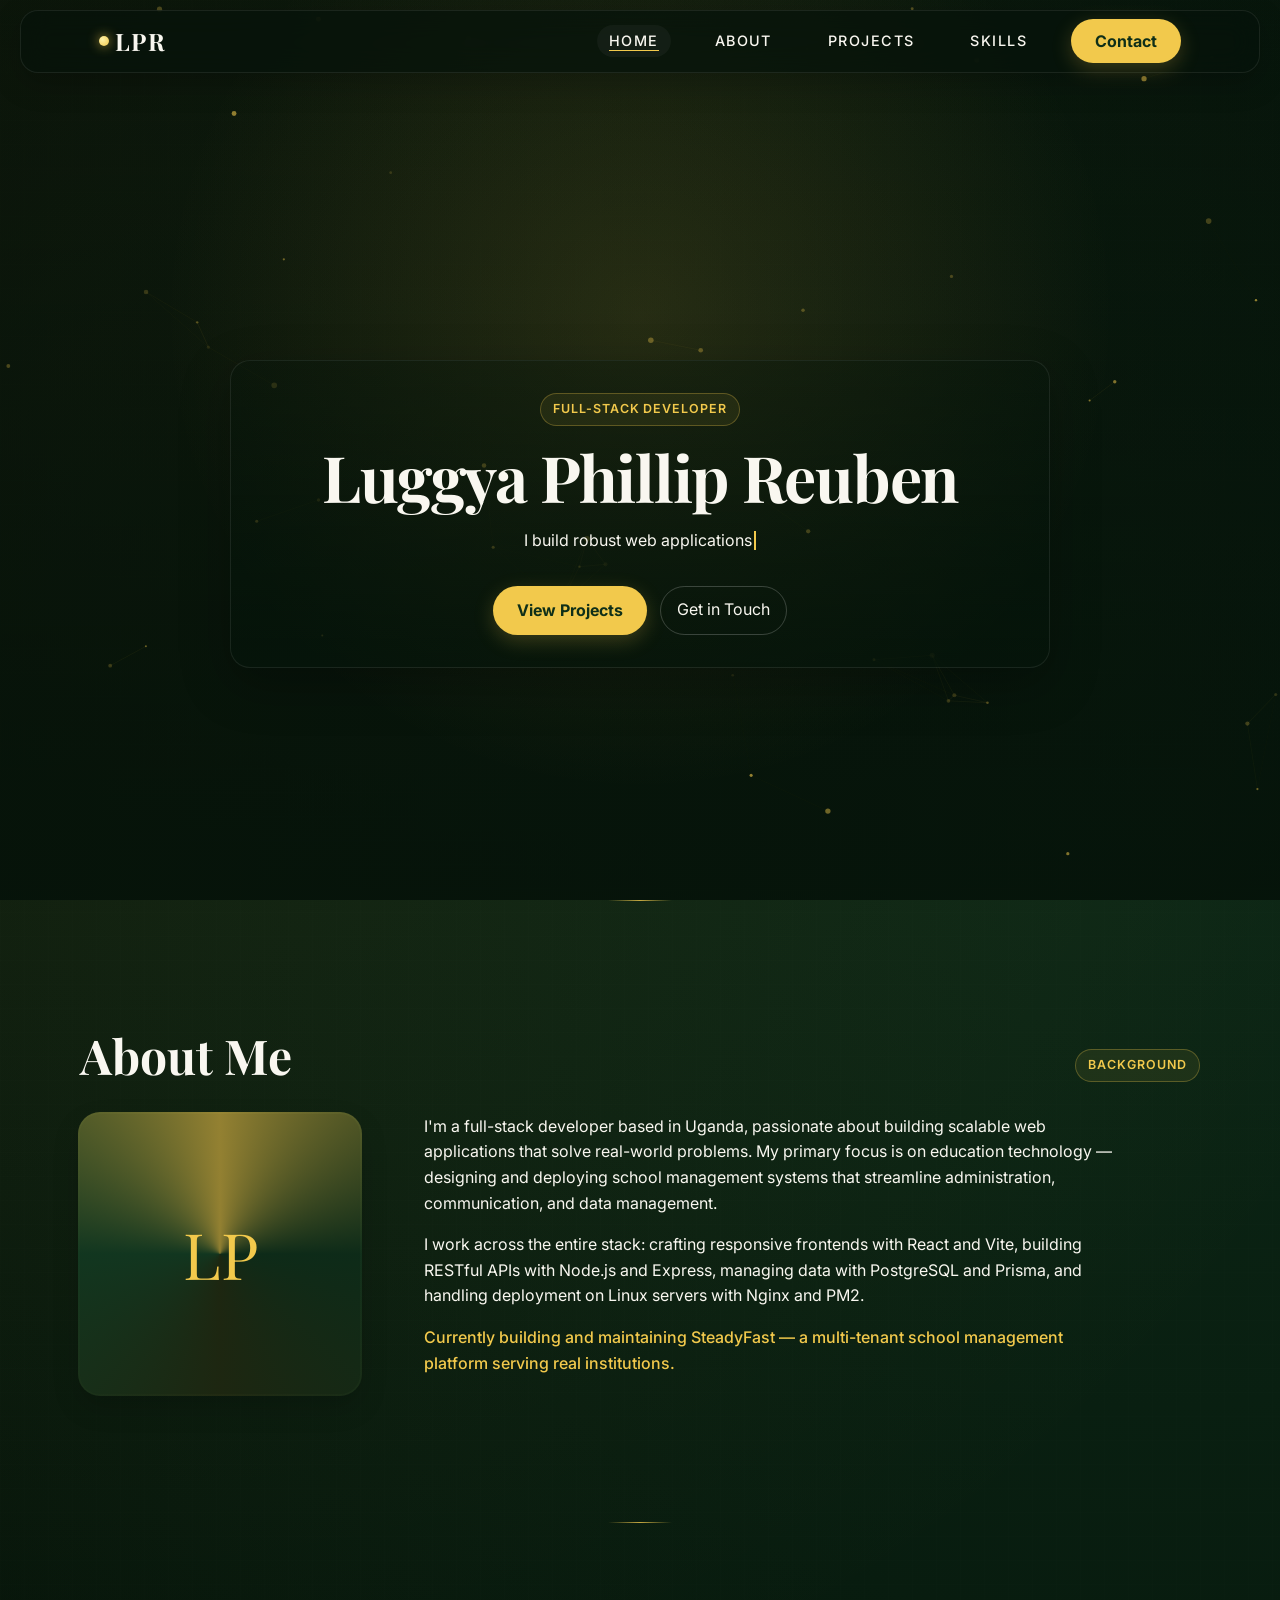
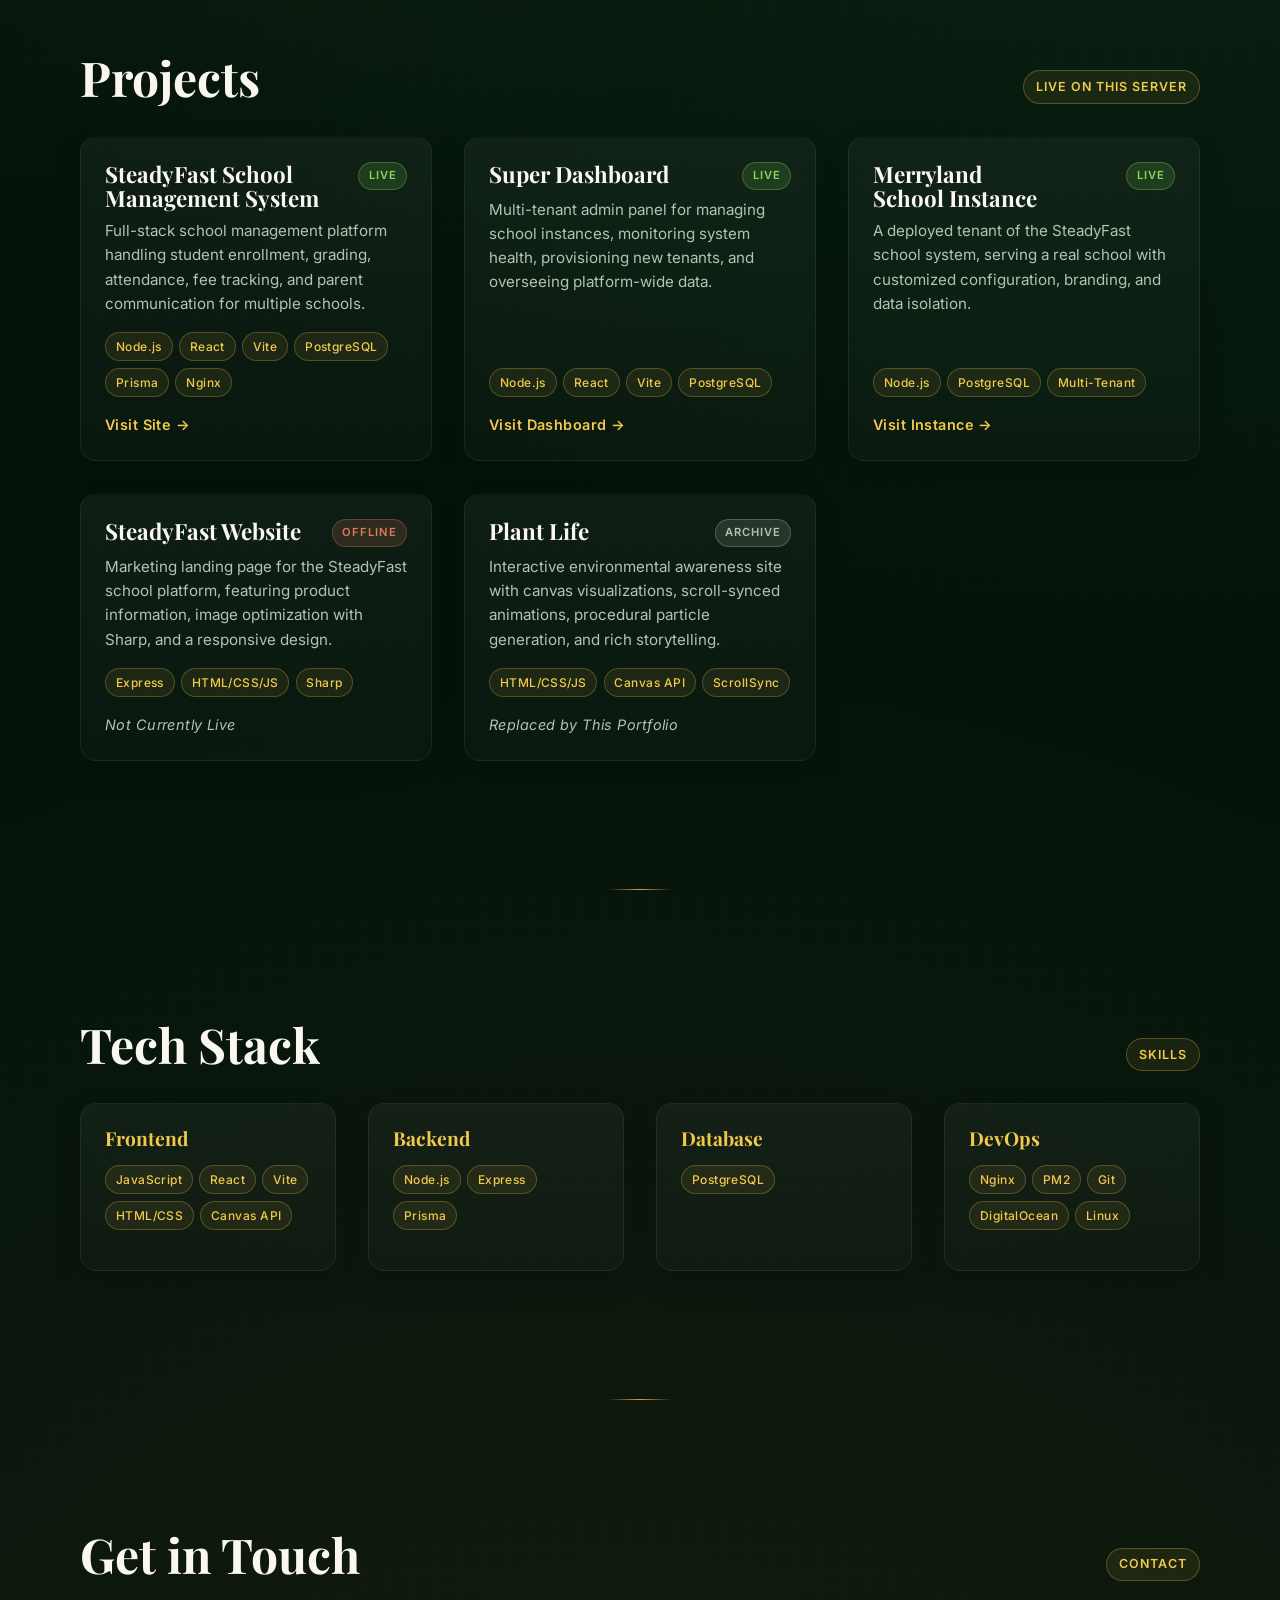
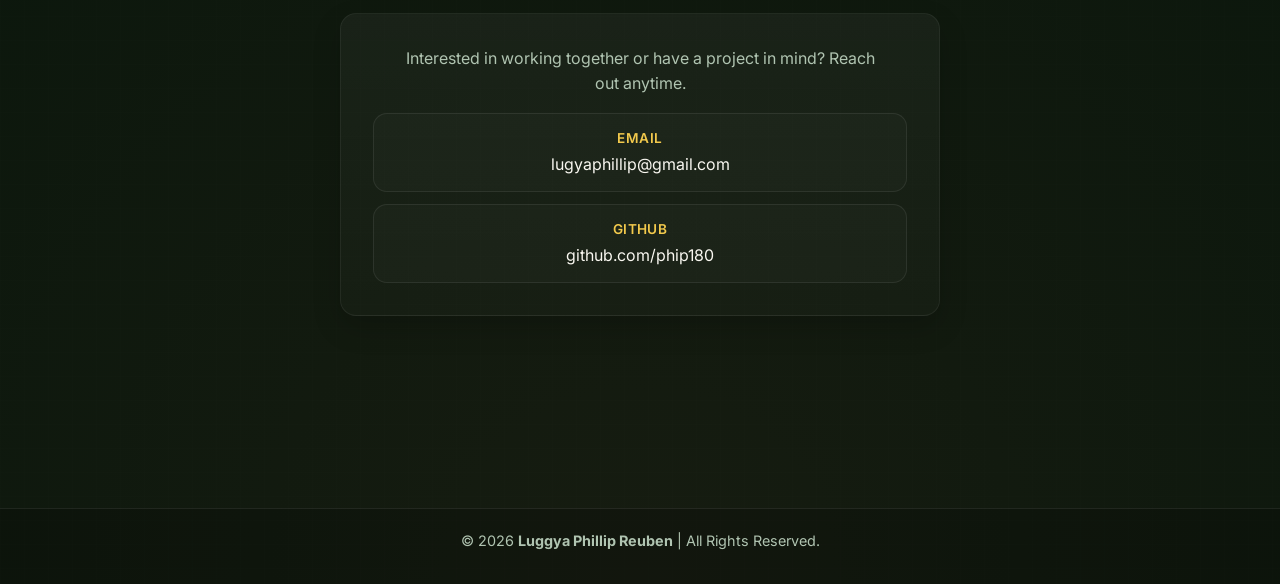
==== commit b147c219: "save: pre-shutdown backup 2026-03-09" ====
--- a/index.html
+++ b/index.html
@@ -4,505 +4,250 @@
 <head>
     <meta charset="UTF-8">
     <meta name="viewport" content="width=device-width, initial-scale=1.0">
-    <meta name="description"
-        content="Plants are life. Explore the critical importance of plant life to Earth and humanity.">
-    <title>Plants Are Life | The Foundation</title>
+    <meta name="description" content="Luggya Phillip Reuben — Full-stack developer. Portfolio showcasing school management systems, dashboards, and web applications.">
+    <title>Luggya Phillip Reuben | Full-Stack Developer</title>
 
     <!-- Fonts -->
     <link rel="preconnect" href="https://fonts.googleapis.com">
     <link rel="preconnect" href="https://fonts.gstatic.com" crossorigin>
-    <link
-        href="https://fonts.googleapis.com/css2?family=Inter:wght@300;400;500;600&family=Playfair+Display:ital,wght@0,400;0,700;1,400&display=swap"
-        rel="stylesheet">
+    <link href="https://fonts.googleapis.com/css2?family=Inter:wght@300;400;500;600&family=Playfair+Display:ital,wght@0,400;0,700;1,400&display=swap" rel="stylesheet">
 
     <!-- Styles -->
     <link rel="stylesheet" href="css/style.css">
-
-    <!-- Inline styles for page-specific needs -->
-    <style>
-        .hero {
-            background: linear-gradient(rgba(0, 0, 0, 0.3), rgba(0, 0, 0, 0.5));
-        }
-
-        /* Stats Section */
-        .stats-section {
-            padding: var(--spacing-xxl) 0;
-            background: var(--color-bg);
-            position: relative;
-        }
-
-        .stat-grid {
-            display: grid;
-            grid-template-columns: repeat(auto-fit, minmax(250px, 1fr));
-            gap: var(--spacing-xl);
-            text-align: center;
-        }
-
-        .stat-card h3 {
-            font-size: 3rem;
-            color: var(--color-accent);
-            margin-bottom: var(--spacing-sm);
-        }
-
-        /* Photosynthesis Visualization */
-        .process-viz {
-            min-height: 80vh;
-            display: flex;
-            align-items: center;
-            justify-content: center;
-            position: relative;
-        }
-
-        .process-story-grid {
-            display: grid;
-            grid-template-columns: 1.2fr 0.8fr;
-            gap: var(--spacing-lg);
-            align-items: start;
-            margin-top: var(--spacing-xl);
-        }
-
-        .process-panel {
-            background: linear-gradient(180deg, rgba(255, 255, 255, 0.04), rgba(255, 255, 255, 0.02));
-            border: 1px solid rgba(255, 255, 255, 0.08);
-            border-radius: 18px;
-            padding: 1.25rem;
-            box-shadow: 0 14px 30px rgba(0, 0, 0, 0.2);
-            text-align: left;
-        }
-
-        .phase-chip {
-            display: inline-flex;
-            align-items: center;
-            gap: 0.4rem;
-            padding: 0.35rem 0.7rem;
-            border-radius: 999px;
-            font-size: 0.75rem;
-            letter-spacing: 0.08em;
-            text-transform: uppercase;
-            color: var(--color-accent);
-            border: 1px solid rgba(242, 201, 76, 0.3);
-            background: rgba(242, 201, 76, 0.08);
-        }
-
-        .phase-title {
-            font-family: var(--font-heading);
-            font-size: 1.8rem;
-            margin: 0.9rem 0 0.35rem;
-            color: var(--color-text-main);
-        }
-
-        .phase-copy {
-            color: var(--color-text-muted);
-            margin-bottom: 0.75rem;
-        }
-
-        .phase-links {
-            display: grid;
-            gap: 0.75rem;
-            margin-top: 1rem;
-        }
-
-        .phase-link {
-            display: block;
-            text-decoration: none;
-            border: 1px solid rgba(255, 255, 255, 0.08);
-            border-radius: 14px;
-            padding: 0.85rem 0.95rem;
-            background: rgba(255, 255, 255, 0.02);
-            transition: transform 0.2s ease, border-color 0.2s ease, background-color 0.2s ease;
-            color: var(--color-text-main);
-        }
-
-        .phase-link:hover {
-            transform: translateY(-2px);
-            border-color: rgba(242, 201, 76, 0.3);
-            background: rgba(242, 201, 76, 0.04);
-        }
-
-        .phase-link strong {
-            display: block;
-            color: var(--color-accent);
-            margin-bottom: 0.15rem;
-            letter-spacing: 0.03em;
-        }
-
-        .phase-link span {
-            color: var(--color-text-muted);
-            font-size: 0.9rem;
-        }
-
-        .process-mini-grid {
-            display: grid;
-            grid-template-columns: repeat(3, 1fr);
-            gap: 0.75rem;
-            margin-top: 0.75rem;
-        }
-
-        .mini-stat {
-            border-radius: 12px;
-            border: 1px solid rgba(255, 255, 255, 0.08);
-            background: rgba(255, 255, 255, 0.02);
-            padding: 0.75rem;
-        }
-
-        .mini-stat-label {
-            display: block;
-            font-size: 0.72rem;
-            text-transform: uppercase;
-            letter-spacing: 0.08em;
-            color: var(--color-text-muted);
-        }
-
-        .mini-stat-value {
-            display: block;
-            margin-top: 0.3rem;
-            font-family: var(--font-heading);
-            font-size: 1.2rem;
-            color: var(--color-accent);
-        }
-
-        .synthesis-hud {
-            position: absolute;
-            left: 20px;
-            right: 20px;
-            bottom: 18px;
-            z-index: 15;
-            background: rgba(0, 0, 0, 0.45);
-            border: 1px solid rgba(255, 255, 255, 0.08);
-            border-radius: 14px;
-            padding: 0.85rem 0.9rem;
-            backdrop-filter: blur(8px);
-            text-align: left;
-        }
-
-        .synthesis-hud-top {
-            display: flex;
-            justify-content: space-between;
-            align-items: center;
-            gap: 0.75rem;
-            margin-bottom: 0.55rem;
-            flex-wrap: wrap;
-        }
-
-        .synthesis-hud-label {
-            font-size: 0.72rem;
-            text-transform: uppercase;
-            letter-spacing: 0.12em;
-            color: rgba(255, 255, 255, 0.7);
-        }
-
-        .synthesis-hud-phase {
-            color: var(--color-accent);
-            font-weight: 600;
-            letter-spacing: 0.04em;
-        }
-
-        .synthesis-progress-track {
-            position: relative;
-            height: 8px;
-            border-radius: 999px;
-            background: rgba(255, 255, 255, 0.08);
-            overflow: hidden;
-            margin-bottom: 0.65rem;
-        }
-
-        .synthesis-progress-fill {
-            height: 100%;
-            width: 0%;
-            background: linear-gradient(90deg, #FFD700, #7ED957, #D8FFFF);
-            border-radius: inherit;
-            box-shadow: 0 0 14px rgba(242, 201, 76, 0.35);
-            transition: width 0.15s ease-out;
-        }
-
-        .synthesis-phase-markers {
-            display: grid;
-            grid-template-columns: repeat(3, 1fr);
-            gap: 0.5rem;
-        }
-
-        .synthesis-phase-marker {
-            font-size: 0.72rem;
-            padding: 0.35rem 0.5rem;
-            border-radius: 8px;
-            border: 1px solid rgba(255, 255, 255, 0.06);
-            color: rgba(255, 255, 255, 0.6);
-            background: rgba(255, 255, 255, 0.02);
-            text-align: center;
-            transition: all 0.2s ease;
-        }
-
-        .synthesis-phase-marker.active {
-            color: var(--color-text-main);
-            border-color: rgba(242, 201, 76, 0.28);
-            background: rgba(242, 201, 76, 0.08);
-        }
-
-        @media (max-width: 900px) {
-            .process-story-grid {
-                grid-template-columns: 1fr;
-            }
-
-            .process-mini-grid {
-                grid-template-columns: 1fr;
-            }
-
-            .synthesis-hud {
-                left: 12px;
-                right: 12px;
-                bottom: 12px;
-                padding: 0.7rem;
-            }
-
-            .synthesis-phase-markers {
-                grid-template-columns: 1fr;
-            }
-        }
-    </style>
 </head>
 
 <body>
 
     <nav class="main-nav" aria-label="Main navigation">
         <div class="container">
-            <a href="index.html" class="logo">PlantLife&trade;</a>
+            <a href="#home" class="logo">LPR</a>
             <button class="nav-toggle" type="button" aria-expanded="false" aria-controls="primary-nav-links">Menu</button>
             <ul class="nav-links" id="primary-nav-links">
-                <li><a href="index.html" class="nav-link active" aria-current="page">Life</a></li>
-                <li><a href="humanity.html" class="nav-link">Humanity</a></li>
-                <li><a href="threats.html" class="nav-link">Threats</a></li>
-                <li><a href="protect.html" class="btn-donate">Act Now</a></li>
+                <li><a href="#home" class="nav-link active">Home</a></li>
+                <li><a href="#about" class="nav-link">About</a></li>
+                <li><a href="#projects" class="nav-link">Projects</a></li>
+                <li><a href="#skills" class="nav-link">Skills</a></li>
+                <li><a href="#contact" class="btn-donate">Contact</a></li>
             </ul>
         </div>
     </nav>
 
     <main id="main-content">
-        <header class="hero">
-            <img src="assets/hero.png" alt="A lush, ancient forest with sunlight filtering through canopy"
-                class="hero-bg" id="hero-bg">
-            <canvas id="particle-canvas"
-                style="position: absolute; top: 0; left: 0; width: 100%; height: 100%; pointer-events: none; z-index: 5;"></canvas>
-
+
+        <!-- Hero Section -->
+        <header class="hero" id="home">
+            <canvas id="particle-canvas" style="position:absolute;top:0;left:0;width:100%;height:100%;pointer-events:none;z-index:5;"></canvas>
             <div class="container hero-content">
-                <div class="ui-pill" style="margin: 0 auto 1rem; width: fit-content;">Chapter 1 · Life</div>
-                <h1>The Breath of the World</h1>
-                <p>Before us, before history, there was the forest. Every breath you take was a gift from it.</p>
-                <div style="margin-top: 2rem; display: flex; gap: 0.8rem; justify-content: center; flex-wrap: wrap;">
-                    <a href="#breathe" class="nav-link"
-                        style="border-bottom: 1px solid var(--color-text-main);">Explore</a>
-                    <a href="protect.html" class="btn-donate">Take Action Now</a>
+                <div class="ui-pill" style="margin:0 auto 1rem;width:fit-content;">Full-Stack Developer</div>
+                <h1>Luggya Phillip Reuben</h1>
+                <p>I build robust web applications — from school management platforms to multi-tenant dashboards — with modern JavaScript, Node.js, and PostgreSQL.</p>
+                <div style="margin-top:2rem;display:flex;gap:0.8rem;justify-content:center;flex-wrap:wrap;">
+                    <a href="#projects" class="btn-donate">View Projects</a>
+                    <a href="#contact" class="btn-secondary" style="text-decoration:none;">Get in Touch</a>
                 </div>
             </div>
         </header>
 
-        <section id="breathe" class="stats-section flow-reveal">
-            <div class="container flow-reveal">
-                <div class="section-header">
-                    <h2>Planetary Dependence</h2>
-                    <span class="ui-pill">Systems View</span>
-                </div>
-                <div class="stat-grid" id="stat-grid">
-                    <div class="stat-card">
-                        <h3>98%</h3>
-                        <p>Total share of Earth's biomass</p>
-                    </div>
-                    <div class="stat-card">
-                        <h3>28%</h3>
-                        <p>Oxygen produced by rainforests</p>
-                    </div>
-                    <div class="stat-card">
-                        <h3>3 Trillion</h3>
-                        <p>Trees currently on Earth</p>
-                    </div>
-                </div>
-
-                <div style="text-align: center; margin-top: var(--spacing-xxl);">
-                    <button id="btn-toggle-life" class="btn-donate"
-                        style="background: transparent; border: 2px solid var(--color-accent); color: var(--color-accent);">
-                        Hold to See a World Without Plants
-                    </button>
-                    <p id="life-toggle-status" class="ui-note" aria-live="polite">Press and hold to preview the impact
-                        of plant loss.</p>
-                </div>
-            </div>
-        </section>
-
-        <!-- Photosynthesis Scrollytelling Section -->
-        <div class="flow-bridge flow-reveal" aria-hidden="true">
-            <div class="flow-kicker">From Scale to Mechanism</div>
-            <p>These global numbers exist because millions of leaves quietly run the same process every day.</p>
-            <span class="flow-line"></span>
-        </div>
-
-        <section class="process-viz flow-reveal" id="photosynthesis">
-            <div class="container flow-reveal" style="text-align: center; position: relative;">
-                <div style="margin-bottom: var(--spacing-xl);">
-                    <div class="ui-pill" style="margin: 0 auto 1rem; width: fit-content;">Interactive · Scroll</div>
-                    <h2>An Invisible Engine</h2>
-                    <p>Scroll to watch photosynthesis happen, then see why it powers every chapter of this story.</p>
-                </div>
-
-                <!-- Animation Stage -->
-                <!-- Living Leaf Animation Stage -->
-                <div class="photo-stage living-leaf-stage"
-                    style="position: relative; height: 600px; max-width: 1000px; margin: 0 auto; overflow: hidden; border-radius: 30px; background: radial-gradient(circle at center, #0F2F18 0%, #000000 70%); border: 1px solid rgba(255,255,255,0.1); box-shadow: 0 0 50px rgba(0,0,0,0.5);">
-
-                    <!-- Ambient Light Beams -->
-                    <div class="light-beam"
-                        style="position: absolute; top: -50%; left: -50%; width: 200%; height: 200%; background: conic-gradient(from 0deg at 50% 50%, transparent 0deg, rgba(255, 215, 0, 0.05) 20deg, transparent 40deg); animation: rotateBeam 20s linear infinite;">
-                    </div>
-
-                    <!-- The Living Leaf (Central Actor) -->
-                    <div class="leaf-core" id="living-leaf-core"
-                        style="position: absolute; top: 50%; left: 50%; transform: translate(-50%, -50%); width: 200px; height: 200px; display: flex; align-items: center; justify-content: center; z-index: 10;">
-                        <!-- SVG Leaf drawn with CSS/SVG -->
-                        <svg viewBox="0 0 100 100" width="100%" height="100%"
-                            style="filter: drop-shadow(0 0 20px #4CAF50);">
-                            <path d="M50 95 C 20 95, 0 50, 50 5 C 100 50, 80 95, 50 95 Z" fill="#2E7D32"
-                                stroke="#66BB6A" stroke-width="2" />
-                            <path d="M50 5 Q 50 50 50 95" fill="none" stroke="#66BB6A" stroke-width="1" opacity="0.5" />
-                            <path d="M50 25 Q 20 40 15 35" fill="none" stroke="#66BB6A" stroke-width="1"
-                                opacity="0.3" />
-                            <path d="M50 45 Q 80 60 85 55" fill="none" stroke="#66BB6A" stroke-width="1"
-                                opacity="0.3" />
-                            <path d="M50 65 Q 20 80 15 75" fill="none" stroke="#66BB6A" stroke-width="1"
-                                opacity="0.3" />
-                        </svg>
-                        <div class="leaf-glow"
-                            style="position: absolute; top: 0; left: 0; width: 100%; height: 100%; background: radial-gradient(circle, rgba(76, 175, 80, 0.4) 0%, transparent 70%); animation: pulseGlow 4s ease-in-out infinite;">
-                        </div>
-                    </div>
-
-                    <!-- Input Streams (Particles) -->
-                    <div class="stream-container" id="stream-sun"
-                        style="position: absolute; top: 10%; left: 10%; text-align: center;">
-                        <span
-                            style="font-size: 2rem; display: block; margin-bottom: 0.5rem; text-shadow: 0 0 10px gold;">☀️</span>
-                        <span
-                            style="color: #FFD700; font-family: var(--font-heading); letter-spacing: 0.1em;">LIGHT</span>
-                        <div class="particles type-sun"
-                            style="position: absolute; top: 100%; left: 50%; width: 2px; height: 200px; /* JS will populate particles */">
-                        </div>
-                    </div>
-
-                    <div class="stream-container" id="stream-water"
-                        style="position: absolute; bottom: 10%; left: 50%; transform: translateX(-50%); text-align: center;">
-                        <span
-                            style="font-size: 2rem; display: block; margin-bottom: 0.5rem; text-shadow: 0 0 10px cyan;">💧</span>
-                        <span
-                            style="color: #00BFFF; font-family: var(--font-heading); letter-spacing: 0.1em;">WATER</span>
-                        <div class="particles type-water"></div>
-                    </div>
-
-                    <div class="stream-container" id="stream-co2"
-                        style="position: absolute; top: 50%; left: 5%; transform: translateY(-50%); text-align: left;">
-                        <span
-                            style="font-size: 2rem; display: inline-block; vertical-align: middle; text-shadow: 0 0 10px grey;">🌫️</span>
-                        <span
-                            style="color: #A0A0A0; font-family: var(--font-heading); letter-spacing: 0.1em;">CO₂</span>
-                        <div class="particles type-co2"></div>
-                    </div>
-
-                    <!-- Output Burst -->
-                    <div class="output-burst" id="output-oxygen"
-                        style="position: absolute; top: 50%; right: 10%; transform: translateY(-50%); text-align: right; opacity: 0; transition: opacity 1s;">
-                        <span
-                            style="color: #FFFFFF; font-family: var(--font-heading); letter-spacing: 0.1em; font-size: 1.5rem; text-shadow: 0 0 20px white;">OXYGEN</span>
-                        <span
-                            style="font-size: 3rem; display: inline-block; vertical-align: middle; margin-left: 1rem;">💨</span>
-                    </div>
-
-                    <div class="synthesis-hud" aria-label="Photosynthesis progress panel">
-                        <div class="synthesis-hud-top">
-                            <div class="synthesis-hud-label">
-                                Photosynthesis: <span id="synthesis-progress" aria-live="polite"
-                                    style="color: var(--color-accent);">0%</span>
-                            </div>
-                            <div class="synthesis-hud-phase" id="synthesis-stage-label">Capturing inputs</div>
-                        </div>
-                        <div class="synthesis-progress-track" aria-hidden="true">
-                            <div class="synthesis-progress-fill" id="synthesis-progress-fill"></div>
-                        </div>
-                        <div class="synthesis-phase-markers" aria-hidden="true">
-                            <div class="synthesis-phase-marker active" id="synthesis-marker-1">Capture</div>
-                            <div class="synthesis-phase-marker" id="synthesis-marker-2">Convert</div>
-                            <div class="synthesis-phase-marker" id="synthesis-marker-3">Release</div>
-                        </div>
-                    </div>
-                </div>
-
-                <div class="process-story-grid">
-                    <div class="process-panel">
-                        <span class="phase-chip" id="synthesis-phase-chip">Phase 1 · Capture</span>
-                        <h3 class="phase-title" id="synthesis-phase-title">The leaf gathers energy and raw materials</h3>
-                        <p class="phase-copy" id="synthesis-phase-copy">
-                            Sunlight, water, and carbon dioxide are pulled into the system. This is the intake stage that makes life production possible.
-                        </p>
-                        <div class="process-mini-grid">
-                            <div class="mini-stat">
-                                <span class="mini-stat-label">Inputs</span>
-                                <span class="mini-stat-value" id="synthesis-inputs">Light + Water + CO₂</span>
-                            </div>
-                            <div class="mini-stat">
-                                <span class="mini-stat-label">Output</span>
-                                <span class="mini-stat-value" id="synthesis-output">Pending</span>
-                            </div>
-                            <div class="mini-stat">
-                                <span class="mini-stat-label">Human Meaning</span>
-                                <span class="mini-stat-value" id="synthesis-meaning">Breath starts here</span>
-                            </div>
-                        </div>
-                    </div>
-
-                    <aside class="process-panel" aria-label="Why this matters">
-                        <div class="ui-pill" style="margin-bottom: 0.8rem;">Why This Matters</div>
-                        <p id="synthesis-impact-copy" class="phase-copy" style="margin-bottom: 0.75rem;">
-                            Photosynthesis is the upstream process behind food, medicine, forest resilience, and climate stability.
-                        </p>
-                        <div class="phase-links">
-                            <a href="humanity.html" class="phase-link">
-                                <strong>Humanity</strong>
-                                <span>Plants become food systems, medicine, materials, and civilization infrastructure.</span>
-                            </a>
-                            <a href="threats.html" class="phase-link">
-                                <strong>Threats</strong>
-                                <span>Destroying forests weakens oxygen production, biodiversity, and carbon capture capacity.</span>
-                            </a>
-                            <a href="protect.html" class="phase-link">
-                                <strong>Act Now</strong>
-                                <span>Protecting plant systems protects the engine that supports every other outcome.</span>
-                            </a>
-                        </div>
-                    </aside>
-                </div>
-            </div>
-        </section>
-
-        <div class="chapter-next flow-reveal" aria-label="Continue to next chapter">
-            <div class="chapter-next-inner">
-                <div class="chapter-next-copy">
-                    <div class="ui-pill" style="margin-bottom: 0.6rem;">Next Chapter · Humanity</div>
-                    <h3>Follow the energy into human life</h3>
-                    <p>See how this same plant engine becomes food systems, medicine, materials, and civilization.</p>
-                </div>
-                <div class="chapter-next-actions">
-                    <a href="humanity.html" class="btn-donate">Continue to Humanity</a>
-                    <a href="#breathe" class="btn-secondary" style="text-decoration: none;">Revisit the Stats</a>
-                </div>
-            </div>
-        </div>
+        <div class="section-divider"></div>
+
+        <!-- About Section -->
+        <section id="about" class="portfolio-section flow-reveal">
+            <div class="container">
+                <div class="section-header">
+                    <h2>About Me</h2>
+                    <span class="ui-pill">Background</span>
+                </div>
+                <div class="about-grid">
+                    <div class="about-photo flow-reveal">
+                        <div class="photo-placeholder">
+                            <span>LP</span>
+                        </div>
+                    </div>
+                    <div class="about-text flow-reveal">
+                        <p>I'm a full-stack developer based in Uganda, passionate about building scalable web applications that solve real-world problems. My primary focus is on education technology — designing and deploying school management systems that streamline administration, communication, and data management.</p>
+                        <p>I work across the entire stack: crafting responsive frontends with React and Vite, building RESTful APIs with Node.js and Express, managing data with PostgreSQL and Prisma, and handling deployment on Linux servers with Nginx and PM2.</p>
+                        <p style="color:var(--color-accent);font-weight:500;">Currently building and maintaining SteadyFast — a multi-tenant school management platform serving real institutions.</p>
+                    </div>
+                </div>
+            </div>
+        </section>
+
+        <div class="section-divider"></div>
+
+        <!-- Projects Section -->
+        <section id="projects" class="portfolio-section flow-reveal">
+            <div class="container">
+                <div class="section-header">
+                    <h2>Projects</h2>
+                    <span class="ui-pill">Live on This Server</span>
+                </div>
+                <div class="projects-grid">
+
+                    <div class="project-card flow-reveal">
+                        <div class="project-header">
+                            <h3>SteadyFast School Management System</h3>
+                            <span class="project-status live">Live</span>
+                        </div>
+                        <p>Full-stack school management platform handling student enrollment, grading, attendance, fee tracking, and parent communication for multiple schools.</p>
+                        <div class="tech-pills">
+                            <span class="tech-pill">Node.js</span>
+                            <span class="tech-pill">React</span>
+                            <span class="tech-pill">Vite</span>
+                            <span class="tech-pill">PostgreSQL</span>
+                            <span class="tech-pill">Prisma</span>
+                            <span class="tech-pill">Nginx</span>
+                        </div>
+                        <a href="http://138.68.241.113" class="project-link" target="_blank" rel="noopener">Visit Site &rarr;</a>
+                    </div>
+
+                    <div class="project-card flow-reveal">
+                        <div class="project-header">
+                            <h3>Super Dashboard</h3>
+                            <span class="project-status live">Live</span>
+                        </div>
+                        <p>Multi-tenant admin panel for managing school instances, monitoring system health, provisioning new tenants, and overseeing platform-wide data.</p>
+                        <div class="tech-pills">
+                            <span class="tech-pill">Node.js</span>
+                            <span class="tech-pill">React</span>
+                            <span class="tech-pill">Vite</span>
+                            <span class="tech-pill">PostgreSQL</span>
+                        </div>
+                        <a href="http://138.68.241.113:3000" class="project-link" target="_blank" rel="noopener">Visit Dashboard &rarr;</a>
+                    </div>
+
+                    <div class="project-card flow-reveal">
+                        <div class="project-header">
+                            <h3>Merryland School Instance</h3>
+                            <span class="project-status live">Live</span>
+                        </div>
+                        <p>A deployed tenant of the SteadyFast school system, serving a real school with customized configuration, branding, and data isolation.</p>
+                        <div class="tech-pills">
+                            <span class="tech-pill">Node.js</span>
+                            <span class="tech-pill">PostgreSQL</span>
+                            <span class="tech-pill">Multi-Tenant</span>
+                        </div>
+                        <a href="http://138.68.241.113:8081" class="project-link" target="_blank" rel="noopener">Visit Instance &rarr;</a>
+                    </div>
+
+                    <div class="project-card flow-reveal">
+                        <div class="project-header">
+                            <h3>SteadyFast Website</h3>
+                            <span class="project-status offline">Offline</span>
+                        </div>
+                        <p>Marketing landing page for the SteadyFast school platform, featuring product information, image optimization with Sharp, and a responsive design.</p>
+                        <div class="tech-pills">
+                            <span class="tech-pill">Express</span>
+                            <span class="tech-pill">HTML/CSS/JS</span>
+                            <span class="tech-pill">Sharp</span>
+                        </div>
+                        <span class="project-link disabled">Not Currently Live</span>
+                    </div>
+
+                    <div class="project-card flow-reveal">
+                        <div class="project-header">
+                            <h3>Plant Life</h3>
+                            <span class="project-status archive">Archive</span>
+                        </div>
+                        <p>Interactive environmental awareness site with canvas visualizations, scroll-synced animations, procedural particle generation, and rich storytelling.</p>
+                        <div class="tech-pills">
+                            <span class="tech-pill">HTML/CSS/JS</span>
+                            <span class="tech-pill">Canvas API</span>
+                            <span class="tech-pill">ScrollSync</span>
+                        </div>
+                        <span class="project-link disabled">Replaced by This Portfolio</span>
+                    </div>
+
+                </div>
+            </div>
+        </section>
+
+        <div class="section-divider"></div>
+
+        <!-- Skills Section -->
+        <section id="skills" class="portfolio-section flow-reveal">
+            <div class="container">
+                <div class="section-header">
+                    <h2>Tech Stack</h2>
+                    <span class="ui-pill">Skills</span>
+                </div>
+                <div class="skills-categories">
+
+                    <div class="skill-category flow-reveal">
+                        <h3>Frontend</h3>
+                        <div class="tech-pills">
+                            <span class="tech-pill">JavaScript</span>
+                            <span class="tech-pill">React</span>
+                            <span class="tech-pill">Vite</span>
+                            <span class="tech-pill">HTML/CSS</span>
+                            <span class="tech-pill">Canvas API</span>
+                        </div>
+                    </div>
+
+                    <div class="skill-category flow-reveal">
+                        <h3>Backend</h3>
+                        <div class="tech-pills">
+                            <span class="tech-pill">Node.js</span>
+                            <span class="tech-pill">Express</span>
+                            <span class="tech-pill">Prisma</span>
+                        </div>
+                    </div>
+
+                    <div class="skill-category flow-reveal">
+                        <h3>Database</h3>
+                        <div class="tech-pills">
+                            <span class="tech-pill">PostgreSQL</span>
+                        </div>
+                    </div>
+
+                    <div class="skill-category flow-reveal">
+                        <h3>DevOps</h3>
+                        <div class="tech-pills">
+                            <span class="tech-pill">Nginx</span>
+                            <span class="tech-pill">PM2</span>
+                            <span class="tech-pill">Git</span>
+                            <span class="tech-pill">DigitalOcean</span>
+                            <span class="tech-pill">Linux</span>
+                        </div>
+                    </div>
+
+                </div>
+            </div>
+        </section>
+
+        <div class="section-divider"></div>
+
+        <!-- Contact Section -->
+        <section id="contact" class="portfolio-section flow-reveal">
+            <div class="container">
+                <div class="section-header">
+                    <h2>Get in Touch</h2>
+                    <span class="ui-pill">Contact</span>
+                </div>
+                <div class="contact-card flow-reveal">
+                    <p>Interested in working together or have a project in mind? Reach out anytime.</p>
+                    <div class="contact-links">
+                        <a href="mailto:lugyaphillip@gmail.com" class="contact-link">
+                            <span class="contact-label">Email</span>
+                            <span class="contact-value">lugyaphillip@gmail.com</span>
+                        </a>
+                        <a href="https://github.com/phip180" class="contact-link" target="_blank" rel="noopener">
+                            <span class="contact-label">GitHub</span>
+                            <span class="contact-value">github.com/phip180</span>
+                        </a>
+                    </div>
+                </div>
+            </div>
+        </section>
 
     </main>
 
     <footer class="site-footer" aria-label="Site copyright">
         <div class="container">
-            <p>&copy; 2026 PlantLife&trade; | Created by <strong>Luggya Phillip Reuben</strong> | All Rights
-                Reserved.</p>
+            <p>&copy; 2026 <strong>Luggya Phillip Reuben</strong> | All Rights Reserved.</p>
         </div>
     </footer>
-    <div class="creator-watermark" role="note" aria-label="Creator watermark">
-        &copy; PlantLife&trade; | <strong>Luggya Phillip Reuben</strong>
-    </div>
+
+    <button id="back-to-top" class="back-to-top" aria-label="Back to top">&uarr;</button>
 
     <script src="js/main.js"></script>
 </body>
--- a/css/style.css
+++ b/css/style.css
@@ -1,17 +1,12 @@
 :root {
     /* Colors */
     --color-primary: #0F2F18;
-    /* Deep Forest Green */
     --color-primary-light: #1A4D2E;
     --color-accent: #F2C94C;
-    /* Sunlight Gold */
     --color-text-main: #F9F7F0;
-    /* Off-white */
     --color-text-muted: #B0C4B1;
     --color-alert: #E07A5F;
-    /* Terracotta */
     --color-bg: #05140A;
-    /* Darker than primary for backgrounds */
 
     /* Typography */
     --font-heading: 'Playfair Display', serif;
@@ -76,28 +71,8 @@
     transform: translateY(0);
 }
 
-body.page-leaving {
-    opacity: 0;
-    transform: translateY(12px);
-}
-
-body.life-toggled {
-    filter: grayscale(1) saturate(0.2) brightness(0.75) contrast(0.9);
-    transition: filter var(--transition-fast);
-}
-
-body.life-toggled .hero-bg,
-body.life-toggled .living-leaf-stage {
-    opacity: 0.7;
-}
-
 /* Typography */
-h1,
-h2,
-h3,
-h4,
-h5,
-h6 {
+h1, h2, h3, h4, h5, h6 {
     font-family: var(--font-heading);
     font-weight: 700;
     line-height: 1.1;
@@ -105,18 +80,9 @@
     text-wrap: balance;
 }
 
-h1 {
-    font-size: 4rem;
-    letter-spacing: -0.02em;
-}
-
-h2 {
-    font-size: 3rem;
-}
-
-h3 {
-    font-size: 2rem;
-}
+h1 { font-size: 4rem; letter-spacing: -0.02em; }
+h2 { font-size: 3rem; }
+h3 { font-size: 2rem; }
 
 p {
     margin-bottom: var(--spacing-md);
@@ -132,10 +98,6 @@
     padding: 0 var(--spacing-md);
 }
 
-main section {
-    position: relative;
-}
-
 .flow-reveal {
     opacity: 0;
     transform: translateY(28px);
@@ -147,83 +109,6 @@
 .flow-reveal.visible {
     opacity: 1;
     transform: translateY(0);
-}
-
-.flow-bridge {
-    width: min(900px, 92%);
-    margin: var(--spacing-xl) auto;
-    padding: 1rem 1.15rem;
-    border-radius: 16px;
-    border: 1px solid rgba(255, 255, 255, 0.08);
-    background:
-        linear-gradient(180deg, rgba(255, 255, 255, 0.035), rgba(255, 255, 255, 0.015));
-    box-shadow: 0 10px 24px rgba(0, 0, 0, 0.14);
-    text-align: center;
-}
-
-.flow-bridge .flow-kicker {
-    display: inline-flex;
-    align-items: center;
-    gap: 0.45rem;
-    margin-bottom: 0.45rem;
-    color: var(--color-accent);
-    font-size: 0.75rem;
-    text-transform: uppercase;
-    letter-spacing: 0.12em;
-}
-
-.flow-bridge p {
-    margin: 0;
-    max-width: none;
-    color: var(--color-text-muted);
-}
-
-.flow-bridge .flow-line {
-    display: block;
-    width: 64px;
-    height: 1px;
-    margin: 0.25rem auto 0;
-    background: linear-gradient(90deg, transparent, rgba(242, 201, 76, 0.8), transparent);
-}
-
-.chapter-next {
-    width: min(980px, 92%);
-    margin: var(--spacing-xl) auto 0;
-    padding: 1.15rem;
-    border-radius: 20px;
-    border: 1px solid rgba(255, 255, 255, 0.08);
-    background:
-        radial-gradient(circle at 10% 10%, rgba(242, 201, 76, 0.08), transparent 45%),
-        linear-gradient(180deg, rgba(255, 255, 255, 0.04), rgba(255, 255, 255, 0.02));
-    box-shadow: 0 16px 34px rgba(0, 0, 0, 0.18);
-}
-
-.chapter-next-inner {
-    display: flex;
-    justify-content: space-between;
-    align-items: center;
-    gap: 1rem;
-    flex-wrap: wrap;
-}
-
-.chapter-next-copy {
-    min-width: 240px;
-    flex: 1 1 400px;
-}
-
-.chapter-next-copy h3 {
-    margin-bottom: 0.4rem;
-}
-
-.chapter-next-copy p {
-    margin-bottom: 0;
-    color: var(--color-text-muted);
-}
-
-.chapter-next-actions {
-    display: flex;
-    gap: 0.75rem;
-    flex-wrap: wrap;
 }
 
 .sr-only {
@@ -255,69 +140,6 @@
     transition: transform var(--transition-fast), background-color var(--transition-fast), box-shadow var(--transition-fast);
 }
 
-.creator-banner {
-    margin-top: 80px;
-    padding: 0.75rem 0;
-    background: linear-gradient(90deg, rgba(242, 201, 76, 0.16), rgba(15, 47, 24, 0.9));
-    border-bottom: 1px solid rgba(242, 201, 76, 0.25);
-}
-
-.creator-banner p {
-    margin: 0;
-    max-width: none;
-    text-align: center;
-    font-size: 0.95rem;
-    letter-spacing: 0.02em;
-}
-
-.creator-banner strong {
-    color: var(--color-accent);
-}
-
-.site-footer {
-    margin-top: var(--spacing-xl);
-    padding: 1.25rem 0 2rem;
-    border-top: 1px solid rgba(255, 255, 255, 0.08);
-    background: rgba(0, 0, 0, 0.2);
-}
-
-.site-footer p {
-    margin: 0;
-    max-width: none;
-    text-align: center;
-    color: var(--color-text-muted);
-    font-size: 0.9rem;
-}
-
-.creator-watermark {
-    position: fixed;
-    right: 12px;
-    bottom: 12px;
-    z-index: 2000;
-    background: rgba(5, 20, 10, 0.88);
-    color: var(--color-text-main);
-    border: 1px solid rgba(242, 201, 76, 0.35);
-    border-radius: 999px;
-    padding: 0.45rem 0.75rem;
-    font-size: 0.75rem;
-    letter-spacing: 0.03em;
-    box-shadow: 0 6px 18px rgba(0, 0, 0, 0.35);
-    backdrop-filter: blur(6px);
-}
-
-.creator-watermark strong {
-    color: var(--color-accent);
-}
-
-@media (max-width: 640px) {
-    .creator-watermark {
-        right: 8px;
-        bottom: 8px;
-        font-size: 0.68rem;
-        padding: 0.35rem 0.6rem;
-    }
-}
-
 .main-nav .container {
     display: flex;
     justify-content: space-between;
@@ -405,6 +227,7 @@
     background: rgba(255, 255, 255, 0.04);
 }
 
+/* Buttons */
 .btn-donate {
     background-color: var(--color-accent);
     color: var(--color-primary);
@@ -446,6 +269,7 @@
     transform: translateY(0);
 }
 
+/* UI Elements */
 .ui-pill {
     display: inline-flex;
     align-items: center;
@@ -461,24 +285,12 @@
     font-weight: 600;
 }
 
-.ui-note {
-    margin-top: 0.75rem;
-    color: var(--color-text-muted);
-    font-size: 0.85rem;
-    letter-spacing: 0.02em;
-}
-
-.ui-note.compact {
-    margin-top: 0.4rem;
-    font-size: 0.78rem;
-}
-
 .section-header {
     display: flex;
     align-items: flex-end;
     justify-content: space-between;
     gap: 1rem;
-    margin-bottom: var(--spacing-md);
+    margin-bottom: var(--spacing-lg);
     flex-wrap: wrap;
 }
 
@@ -493,30 +305,13 @@
     outline-offset: 3px;
 }
 
-.calc-item {
-    display: flex;
-    align-items: center;
-    gap: 0.5rem;
-    padding: 0.75rem 0.9rem;
-    border-radius: 10px;
-    border: 1px solid rgba(255, 255, 255, 0.08);
-    background: rgba(255, 255, 255, 0.02);
-    transition: border-color var(--transition-fast), background-color var(--transition-fast), transform var(--transition-fast);
-    cursor: pointer;
-}
-
-.calc-item:hover {
-    border-color: rgba(242, 201, 76, 0.35);
-    background: rgba(242, 201, 76, 0.05);
-    transform: translateY(-1px);
-}
-
-.calc-item:focus-within {
-    border-color: var(--color-accent);
-    background: rgba(242, 201, 76, 0.07);
-}
-
-/* Hero Section (Global Base) */
+/* Scroll offset for fixed nav */
+section[id],
+header[id] {
+    scroll-margin-top: 100px;
+}
+
+/* Hero Section */
 .hero {
     height: 100vh;
     width: 100%;
@@ -525,6 +320,7 @@
     align-items: center;
     justify-content: center;
     overflow: hidden;
+    background: linear-gradient(rgba(0, 0, 0, 0.3), rgba(0, 0, 0, 0.5));
 }
 
 .hero::after {
@@ -536,18 +332,6 @@
         linear-gradient(to top, rgba(5, 20, 10, 0.75), rgba(5, 20, 10, 0.2));
     z-index: 0;
     pointer-events: none;
-}
-
-.hero-bg {
-    position: absolute;
-    top: 0;
-    left: 0;
-    width: 100%;
-    height: 100%;
-    object-fit: cover;
-    z-index: -1;
-    transform: scale(1.1);
-    /* For parallax */
 }
 
 .hero-content {
@@ -570,6 +354,338 @@
     margin-right: auto;
 }
 
+/* Portfolio Sections */
+.portfolio-section {
+    padding: var(--spacing-xxl) 0;
+    position: relative;
+}
+
+/* About Section */
+.about-grid {
+    display: grid;
+    grid-template-columns: 280px 1fr;
+    gap: var(--spacing-xl);
+    align-items: start;
+}
+
+.photo-placeholder {
+    width: 280px;
+    height: 280px;
+    border-radius: 20px;
+    background: var(--color-bg);
+    border: none;
+    display: flex;
+    align-items: center;
+    justify-content: center;
+    font-family: var(--font-heading);
+    font-size: 4rem;
+    color: var(--color-accent);
+    box-shadow: 0 12px 28px rgba(0, 0, 0, 0.18);
+    position: relative;
+    z-index: 1;
+}
+
+.photo-placeholder::before {
+    content: '';
+    position: absolute;
+    inset: -2px;
+    border-radius: 22px;
+    background: conic-gradient(
+        from 0deg,
+        rgba(242, 201, 76, 0.6),
+        rgba(26, 77, 46, 0.4),
+        rgba(242, 201, 76, 0.1),
+        rgba(26, 77, 46, 0.6),
+        rgba(242, 201, 76, 0.6)
+    );
+    z-index: -1;
+    animation: rotateBorder 6s linear infinite;
+}
+
+@keyframes rotateBorder {
+    to { transform: rotate(360deg); }
+}
+
+.about-text p:last-child {
+    margin-bottom: 0;
+}
+
+/* Projects Section */
+.projects-grid {
+    display: grid;
+    grid-template-columns: repeat(auto-fit, minmax(340px, 1fr));
+    gap: var(--spacing-lg);
+}
+
+.project-card {
+    border-radius: 16px;
+    background: linear-gradient(180deg, rgba(255, 255, 255, 0.045), rgba(255, 255, 255, 0.02));
+    border: 1px solid rgba(255, 255, 255, 0.06);
+    border-top: 2px solid transparent;
+    box-shadow: 0 12px 28px rgba(0, 0, 0, 0.18);
+    padding: 1.5rem;
+    display: flex;
+    flex-direction: column;
+    transition: transform var(--transition-fast), box-shadow var(--transition-fast), border-color var(--transition-fast);
+}
+
+.project-card:hover {
+    transform: translateY(-4px);
+    box-shadow: 0 18px 34px rgba(0, 0, 0, 0.24);
+    border-color: rgba(242, 201, 76, 0.25);
+    border-top-color: rgba(242, 201, 76, 0.5);
+}
+
+.project-header {
+    display: flex;
+    justify-content: space-between;
+    align-items: flex-start;
+    gap: 0.75rem;
+    margin-bottom: var(--spacing-sm);
+}
+
+.project-header h3 {
+    font-size: 1.4rem;
+    margin-bottom: 0;
+}
+
+.project-status {
+    flex-shrink: 0;
+    padding: 0.25rem 0.6rem;
+    border-radius: 999px;
+    font-size: 0.7rem;
+    font-weight: 600;
+    text-transform: uppercase;
+    letter-spacing: 0.08em;
+}
+
+.project-status.live {
+    background: rgba(126, 217, 87, 0.15);
+    color: #7ED957;
+    border: 1px solid rgba(126, 217, 87, 0.3);
+}
+
+.project-status.offline {
+    background: rgba(224, 122, 95, 0.15);
+    color: var(--color-alert);
+    border: 1px solid rgba(224, 122, 95, 0.3);
+}
+
+.project-status.archive {
+    background: rgba(176, 196, 177, 0.15);
+    color: var(--color-text-muted);
+    border: 1px solid rgba(176, 196, 177, 0.3);
+}
+
+.project-card p {
+    color: var(--color-text-muted);
+    font-size: 0.95rem;
+    flex: 1;
+}
+
+.tech-pills {
+    display: flex;
+    flex-wrap: wrap;
+    gap: 0.4rem;
+    margin-bottom: var(--spacing-md);
+}
+
+.tech-pill {
+    padding: 0.25rem 0.6rem;
+    border-radius: 999px;
+    font-size: 0.75rem;
+    font-weight: 500;
+    letter-spacing: 0.04em;
+    color: var(--color-accent);
+    border: 1px solid rgba(242, 201, 76, 0.25);
+    background: rgba(242, 201, 76, 0.08);
+    transition: transform 0.2s ease, border-color 0.2s ease, background-color 0.2s ease;
+}
+
+.tech-pill:hover {
+    transform: scale(1.05);
+    border-color: rgba(242, 201, 76, 0.5);
+    background: rgba(242, 201, 76, 0.14);
+}
+
+.project-link {
+    display: inline-block;
+    color: var(--color-accent);
+    font-weight: 600;
+    font-size: 0.9rem;
+    text-decoration: none;
+    letter-spacing: 0.03em;
+    transition: color var(--transition-fast);
+}
+
+.project-link:hover {
+    color: #fff;
+}
+
+.project-link.disabled {
+    color: var(--color-text-muted);
+    cursor: default;
+    font-weight: 400;
+    font-style: italic;
+}
+
+/* Skills Section */
+.skills-categories {
+    display: grid;
+    grid-template-columns: repeat(auto-fit, minmax(250px, 1fr));
+    gap: var(--spacing-lg);
+}
+
+.skill-category {
+    border-radius: 16px;
+    background: linear-gradient(180deg, rgba(255, 255, 255, 0.045), rgba(255, 255, 255, 0.02));
+    border: 1px solid rgba(255, 255, 255, 0.06);
+    box-shadow: 0 12px 28px rgba(0, 0, 0, 0.18);
+    padding: 1.5rem;
+    transition: transform var(--transition-fast), box-shadow var(--transition-fast), border-color var(--transition-fast);
+}
+
+.skill-category:hover {
+    transform: translateY(-4px);
+    box-shadow: 0 18px 34px rgba(0, 0, 0, 0.24);
+    border-color: rgba(242, 201, 76, 0.25);
+}
+
+.skill-category h3 {
+    font-size: 1.2rem;
+    color: var(--color-accent);
+    margin-bottom: var(--spacing-md);
+}
+
+/* Contact Section */
+.contact-card {
+    border-radius: 16px;
+    background: linear-gradient(180deg, rgba(255, 255, 255, 0.045), rgba(255, 255, 255, 0.02));
+    border: 1px solid rgba(255, 255, 255, 0.06);
+    box-shadow: 0 12px 28px rgba(0, 0, 0, 0.18);
+    padding: 2rem;
+    max-width: 600px;
+    margin: 0 auto;
+    text-align: center;
+}
+
+.contact-card > p {
+    color: var(--color-text-muted);
+}
+
+.contact-links {
+    display: flex;
+    flex-direction: column;
+    gap: 0.75rem;
+}
+
+.contact-link {
+    display: block;
+    text-decoration: none;
+    border: 1px solid rgba(255, 255, 255, 0.08);
+    border-radius: 14px;
+    padding: 0.85rem 0.95rem;
+    background: rgba(255, 255, 255, 0.02);
+    transition: transform 0.2s ease, border-color 0.2s ease, background-color 0.2s ease;
+}
+
+.contact-link:hover {
+    transform: translateY(-2px);
+    border-color: rgba(242, 201, 76, 0.3);
+    background: rgba(242, 201, 76, 0.04);
+}
+
+.contact-label {
+    display: block;
+    color: var(--color-accent);
+    font-weight: 600;
+    margin-bottom: 0.15rem;
+    letter-spacing: 0.03em;
+    font-size: 0.85rem;
+    text-transform: uppercase;
+}
+
+.contact-value {
+    color: var(--color-text-main);
+    font-size: 1rem;
+}
+
+/* Footer */
+.site-footer {
+    margin-top: var(--spacing-xl);
+    padding: 1.25rem 0 2rem;
+    border-top: 1px solid rgba(255, 255, 255, 0.08);
+    background: rgba(0, 0, 0, 0.2);
+}
+
+.site-footer p {
+    margin: 0;
+    max-width: none;
+    text-align: center;
+    color: var(--color-text-muted);
+    font-size: 0.9rem;
+}
+
+/* Nav hide on scroll */
+.main-nav.nav-hidden {
+    transform: translateX(-50%) translateY(-120%);
+}
+
+/* Back to Top Button */
+.back-to-top {
+    position: fixed;
+    bottom: 2rem;
+    right: 2rem;
+    z-index: 999;
+    width: 48px;
+    height: 48px;
+    border-radius: 50%;
+    border: 1px solid rgba(242, 201, 76, 0.35);
+    background: rgba(5, 20, 10, 0.88);
+    color: var(--color-accent);
+    font-size: 1.4rem;
+    cursor: pointer;
+    backdrop-filter: blur(8px);
+    box-shadow: 0 6px 18px rgba(0, 0, 0, 0.35);
+    opacity: 0;
+    pointer-events: none;
+    transition: opacity var(--transition-fast), transform var(--transition-fast), background-color var(--transition-fast);
+}
+
+.back-to-top.visible {
+    opacity: 1;
+    pointer-events: auto;
+}
+
+.back-to-top:hover {
+    background: rgba(242, 201, 76, 0.15);
+    transform: translateY(-2px);
+}
+
+/* Section Dividers */
+.section-divider {
+    width: 64px;
+    height: 1px;
+    margin: 0 auto;
+    background: linear-gradient(90deg, transparent, rgba(242, 201, 76, 0.8), transparent);
+}
+
+/* Typed cursor */
+.typed-cursor {
+    display: inline-block;
+    width: 2px;
+    height: 1.2em;
+    background: var(--color-accent);
+    margin-left: 2px;
+    vertical-align: text-bottom;
+    animation: cursorBlink 0.7s step-end infinite;
+}
+
+@keyframes cursorBlink {
+    0%, 100% { opacity: 1; }
+    50% { opacity: 0; }
+}
+
 /* Animations */
 @keyframes fadeInUp {
     to {
@@ -587,256 +703,7 @@
     }
 }
 
-/* Vertical Timeline Fix */
-.timeline-vertical {
-    display: flex;
-    flex-direction: column;
-    gap: 0;
-    padding: 4rem 0;
-    position: relative;
-    width: 100%;
-}
-
-.timeline-node {
-    width: 50%;
-    position: relative;
-    padding-bottom: 4rem;
-    box-sizing: border-box;
-    /* Clear floating/flex issues */
-    float: none;
-}
-
-/* Left Items */
-.timeline-node.left {
-    align-self: flex-start;
-    padding-right: 4rem;
-    text-align: right;
-    margin-right: auto;
-    /* Ensure it stays left */
-}
-
-/* Right Items */
-.timeline-node.right {
-    align-self: flex-end;
-    padding-left: 4rem;
-    text-align: left;
-    margin-left: auto;
-    /* Ensure it stays right */
-}
-
-/* Central Node Dot */
-.timeline-node::before {
-    content: '';
-    position: absolute;
-    top: 2rem;
-    width: 16px;
-    height: 16px;
-    background: #05140A;
-    border: 2px solid var(--color-text-muted);
-    border-radius: 50%;
-    z-index: 10;
-    transition: all 0.5s ease;
-}
-
-/* Positioning */
-.timeline-node.left::before {
-    right: -8px;
-}
-
-.timeline-node.right::before {
-    left: -8px;
-}
-
-/* The "Branch" Connector */
-.timeline-node::after {
-    content: '';
-    position: absolute;
-    top: 2.5rem;
-    height: 2px;
-    width: 3rem;
-    background: var(--color-text-muted);
-    opacity: 0.3;
-    transition: all 0.5s ease;
-}
-
-.timeline-node.left::after {
-    right: 0;
-}
-
-.timeline-node.right::after {
-    left: 0;
-}
-
-/* Active State */
-.timeline-node.active::before {
-    background: var(--color-accent);
-    border-color: var(--color-accent);
-    box-shadow: 0 0 15px var(--color-accent);
-    transform: scale(1.2);
-}
-
-.timeline-node.active::after {
-    background: var(--color-accent);
-    opacity: 1;
-    width: 3.5rem;
-}
-
-/* Content Box Styling */
-.node-content {
-    background: rgba(255, 255, 255, 0.03);
-    padding: 2rem;
-    border-radius: 12px;
-    border: 1px solid rgba(255, 255, 255, 0.05);
-    opacity: 0.3;
-    transform: translateY(20px);
-    transition: all 0.5s ease;
-}
-
-.stat-card,
-.impact-card,
-.plant-card {
-    border-radius: 16px;
-    background: linear-gradient(180deg, rgba(255, 255, 255, 0.045), rgba(255, 255, 255, 0.02));
-    box-shadow: 0 12px 28px rgba(0, 0, 0, 0.18);
-    transition: transform var(--transition-fast), box-shadow var(--transition-fast), border-color var(--transition-fast);
-}
-
-.stat-card {
-    padding: 1.25rem;
-    border: 1px solid rgba(255, 255, 255, 0.06);
-}
-
-.stat-card:hover {
-    transform: translateY(-4px);
-    box-shadow: 0 18px 34px rgba(0, 0, 0, 0.24);
-    border-color: rgba(242, 201, 76, 0.25);
-}
-
-.impact-card {
-    border: 1px solid rgba(255, 255, 255, 0.06);
-    border-left-width: 4px;
-}
-
-.score-display {
-    text-shadow: 0 0 18px rgba(242, 201, 76, 0.15);
-}
-
-.split-hero .hero-text {
-    background: linear-gradient(180deg, rgba(5, 20, 10, 0.4), rgba(5, 20, 10, 0.75)) !important;
-    border: 1px solid rgba(255, 255, 255, 0.07);
-    border-radius: 18px;
-    box-shadow: 0 16px 34px rgba(0, 0, 0, 0.22);
-    backdrop-filter: blur(4px);
-}
-
-.vanishing-container {
-    width: min(100%, 1000px) !important;
-    height: auto !important;
-    aspect-ratio: 5 / 3;
-}
-
-#vanishing-canvas {
-    width: 100% !important;
-    height: 100% !important;
-}
-
-.impact-simulator {
-    background:
-        radial-gradient(circle at 15% 20%, rgba(242, 201, 76, 0.08), transparent 40%),
-        #05140A !important;
-}
-
-.timeline-node.active .node-content {
-    opacity: 1;
-    transform: translateY(0);
-    border-color: rgba(242, 201, 76, 0.3);
-    background: linear-gradient(145deg, rgba(15, 47, 24, 0.9), rgba(10, 30, 15, 0.9));
-}
-
-.node-content h4 {
-    color: var(--color-accent);
-    font-size: 1.5rem;
-    margin-bottom: 0.5rem;
-}
-
-/* --- Living Leaf Visualization --- */
-
-@keyframes rotateBeam {
-    from {
-        transform: rotate(0deg);
-    }
-
-    to {
-        transform: rotate(360deg);
-    }
-}
-
-@keyframes pulseGlow {
-
-    0%,
-    100% {
-        opacity: 0.4;
-        transform: scale(1);
-    }
-
-    50% {
-        opacity: 0.8;
-        transform: scale(1.1);
-    }
-}
-
-@keyframes particleFlow {
-    0% {
-        transform: translate(0, 0) scale(0);
-        opacity: 0;
-    }
-
-    20% {
-        opacity: 1;
-    }
-
-    100% {
-        transform: translate(var(--tx), var(--ty)) scale(0);
-        opacity: 0;
-    }
-}
-
-.living-leaf-stage {
-    perspective: 1000px;
-}
-
-.particle {
-    position: absolute;
-    border-radius: 50%;
-    pointer-events: none;
-    opacity: 0;
-}
-
-.particle.sun {
-    width: 4px;
-    height: 4px;
-    background: #FFD700;
-    box-shadow: 0 0 5px #FFD700;
-}
-
-.particle.water {
-    width: 6px;
-    height: 6px;
-    background: #00BFFF;
-    box-shadow: 0 0 5px #00BFFF;
-}
-
-.particle.co2 {
-    width: 8px;
-    height: 8px;
-    background: rgba(255, 255, 255, 0.3);
-    border: 1px solid rgba(255, 255, 255, 0.5);
-}
-
-.leaf-core {
-    transition: transform 0.2s ease-out;
-}
-
+/* Responsive */
 @media (max-width: 900px) {
     .main-nav .container {
         flex-wrap: wrap;
@@ -880,13 +747,8 @@
         border-radius: 16px;
     }
 
-    h1 {
-        font-size: 2.6rem;
-    }
-
-    h2 {
-        font-size: 2.1rem;
-    }
+    h1 { font-size: 2.6rem; }
+    h2 { font-size: 2.1rem; }
 
     .hero {
         min-height: 92vh;
@@ -900,103 +762,24 @@
         padding: 1.25rem;
     }
 
-    .split-hero {
-        grid-template-columns: 1fr !important;
-        min-height: auto !important;
-    }
-
-    .split-hero .hero-bg-wrapper {
-        position: relative !important;
-        width: 100% !important;
-        height: 42vh !important;
-        mask-image: none !important;
-        -webkit-mask-image: none !important;
-        opacity: 0.8;
-    }
-
-    .split-hero .container {
-        height: auto !important;
-        padding: 1rem 0 2rem;
-    }
-
-    .split-hero .hero-text {
-        max-width: 100% !important;
-        padding: 1.25rem !important;
-    }
-
-    .split-hero .hero-text h1 {
-        font-size: clamp(2.4rem, 10vw, 3.4rem) !important;
-    }
-
-    .impact-grid {
-        grid-template-columns: 1fr !important;
-    }
-
-    .timeline-node,
-    .timeline-node.left,
-    .timeline-node.right {
-        width: 100%;
-        align-self: stretch;
-        margin: 0;
+    .about-grid {
+        grid-template-columns: 1fr;
+        justify-items: center;
+    }
+
+    .about-text {
         text-align: left;
-        padding: 0 0 1.25rem 2rem;
-    }
-
-    .root-line {
-        left: 1rem !important;
-        transform: none !important;
-        top: 12rem !important;
-    }
-
-    .timeline-node::before,
-    .timeline-node.left::before,
-    .timeline-node.right::before {
-        left: -8px;
-        right: auto;
-    }
-
-    .timeline-node::after,
-    .timeline-node.left::after,
-    .timeline-node.right::after {
-        left: 0;
-        right: auto;
-    }
-
-    .living-leaf-stage {
-        height: 420px !important;
-        border-radius: 20px !important;
-    }
-
-    .value-text {
-        font-size: 2.4rem !important;
-    }
-
-    .impact-text-display {
-        font-size: 1.2rem !important;
-    }
-
-    .flow-bridge,
-    .chapter-next {
-        width: calc(100% - 16px);
-        margin-left: auto;
-        margin-right: auto;
-    }
-
-    .flow-bridge {
-        padding: 0.9rem;
-    }
-
-    .chapter-next {
-        padding: 1rem;
-    }
-
-    .chapter-next-actions {
-        width: 100%;
-    }
-
-    .chapter-next-actions .btn-donate,
-    .chapter-next-actions .btn-secondary {
-        flex: 1 1 100%;
-        text-align: center;
-    }
-}
+    }
+
+    .projects-grid {
+        grid-template-columns: 1fr;
+    }
+
+    .skills-categories {
+        grid-template-columns: 1fr;
+    }
+
+    .portfolio-section {
+        padding: var(--spacing-xl) 0;
+    }
+}
